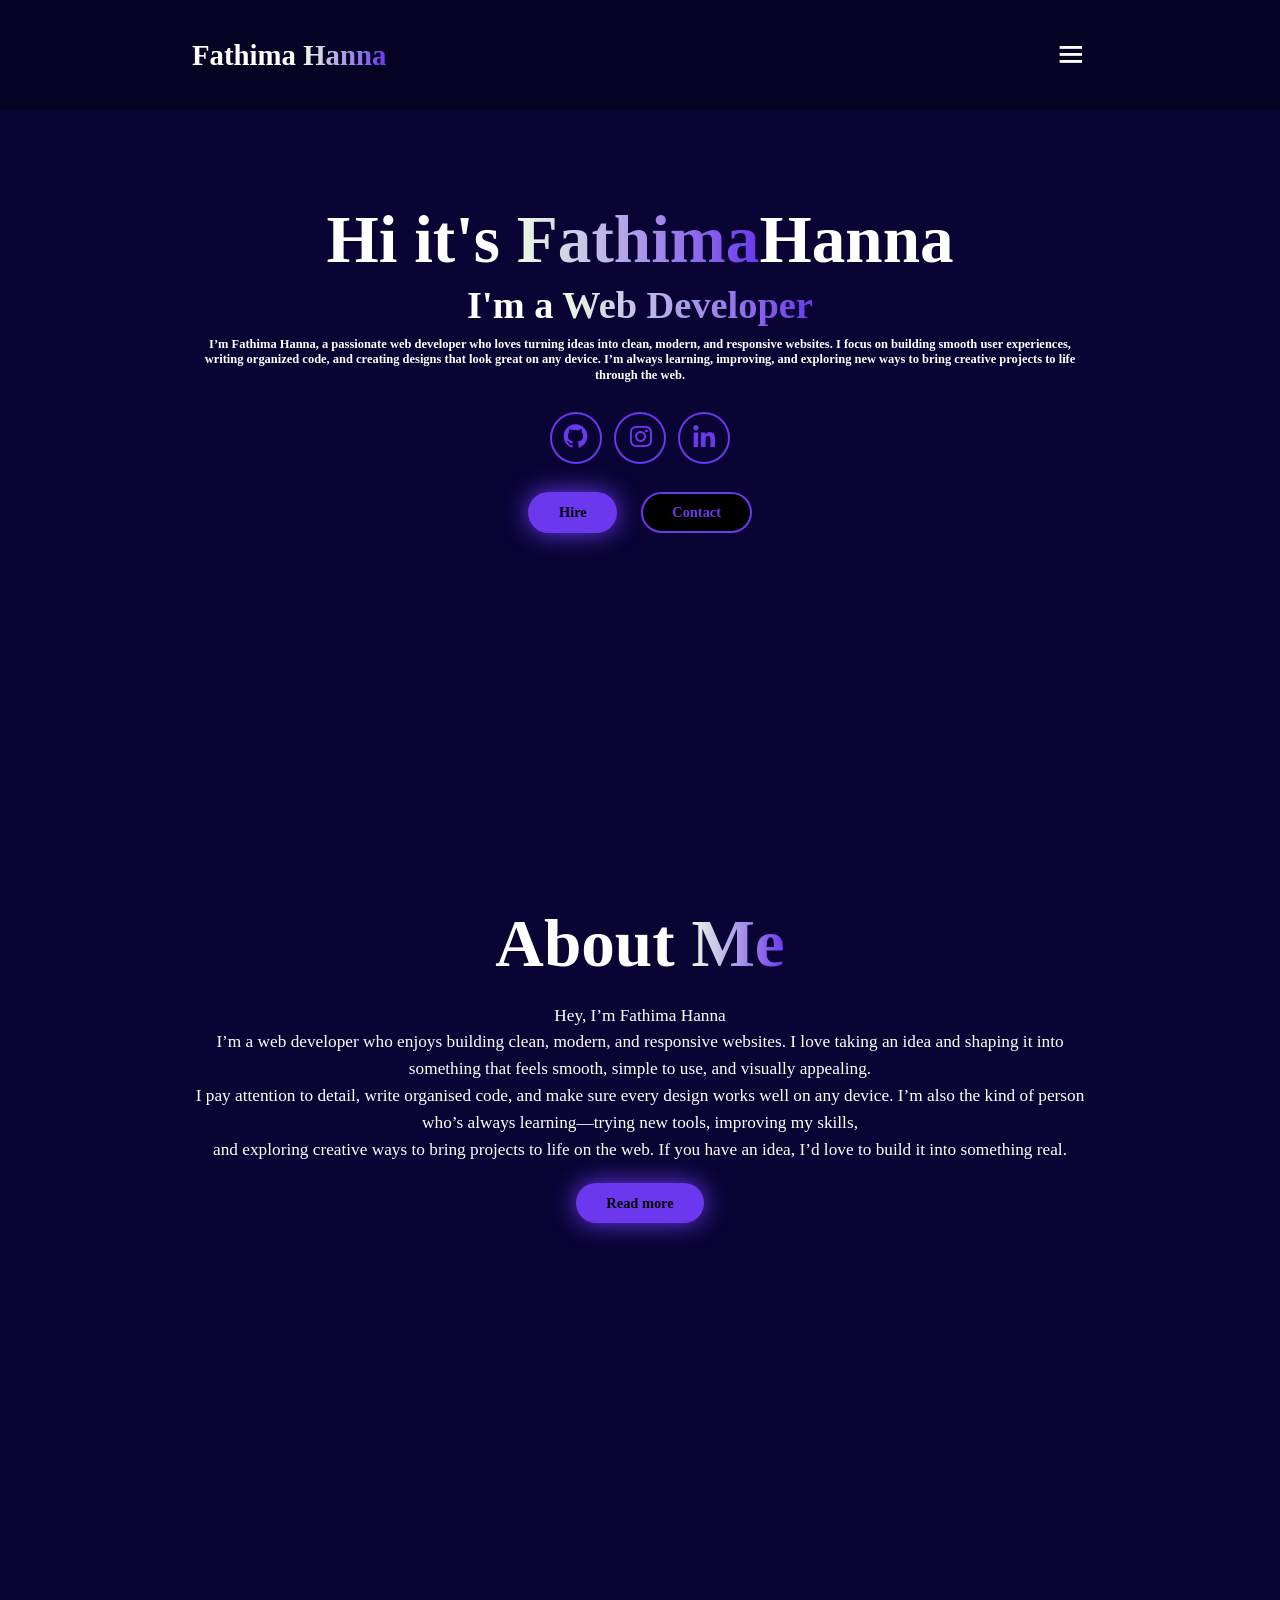
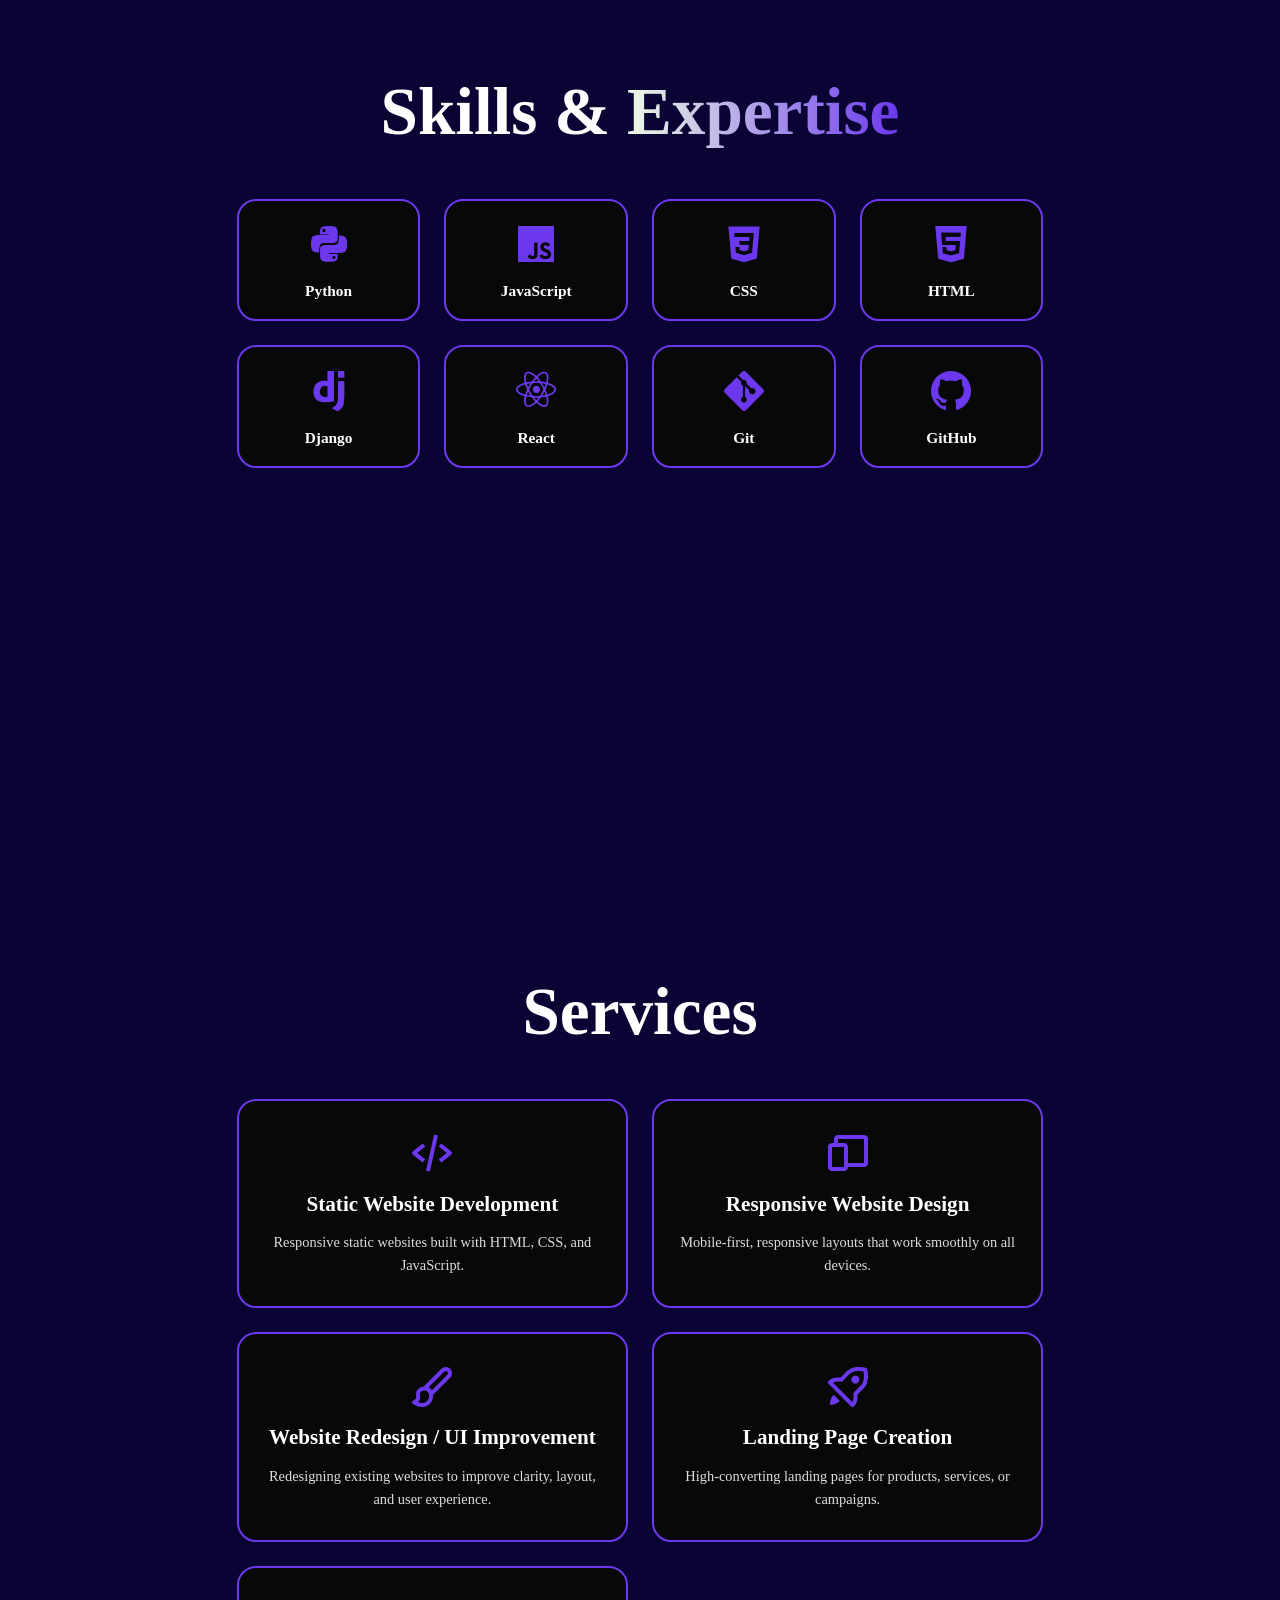
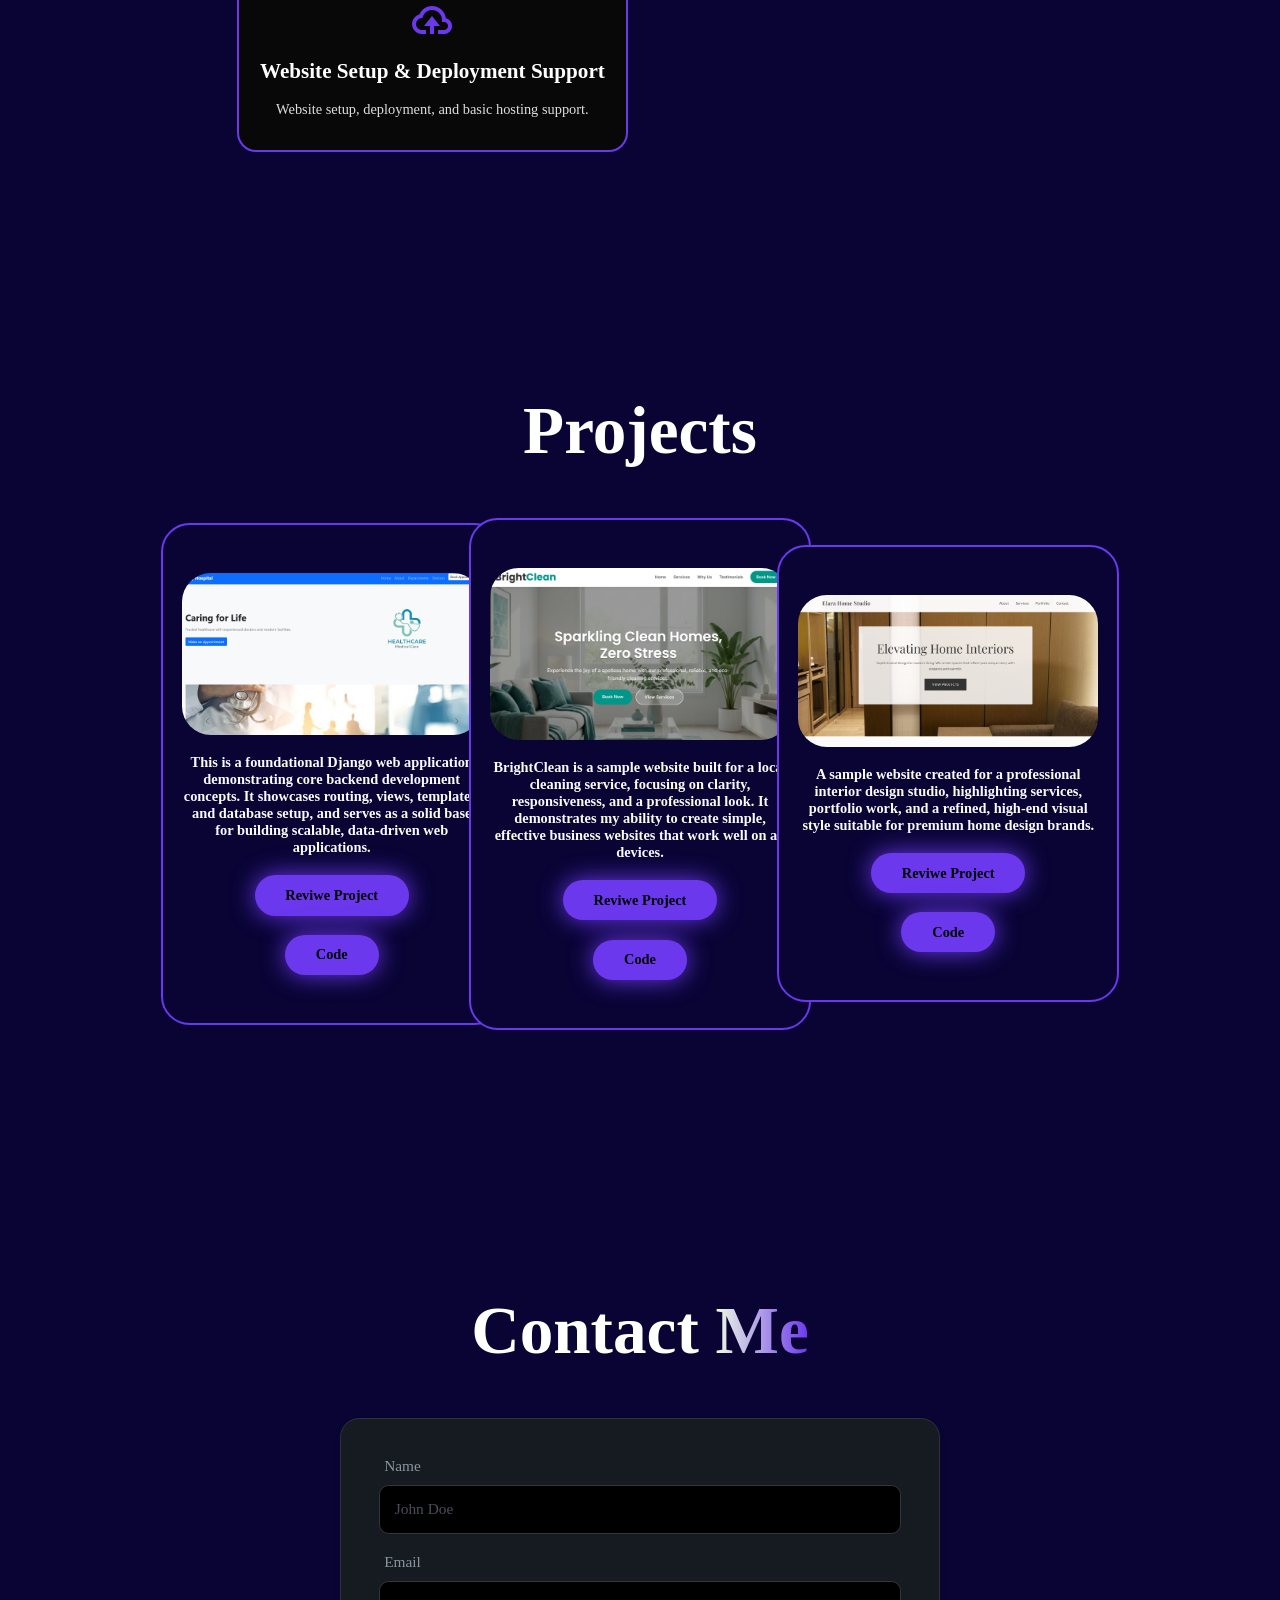
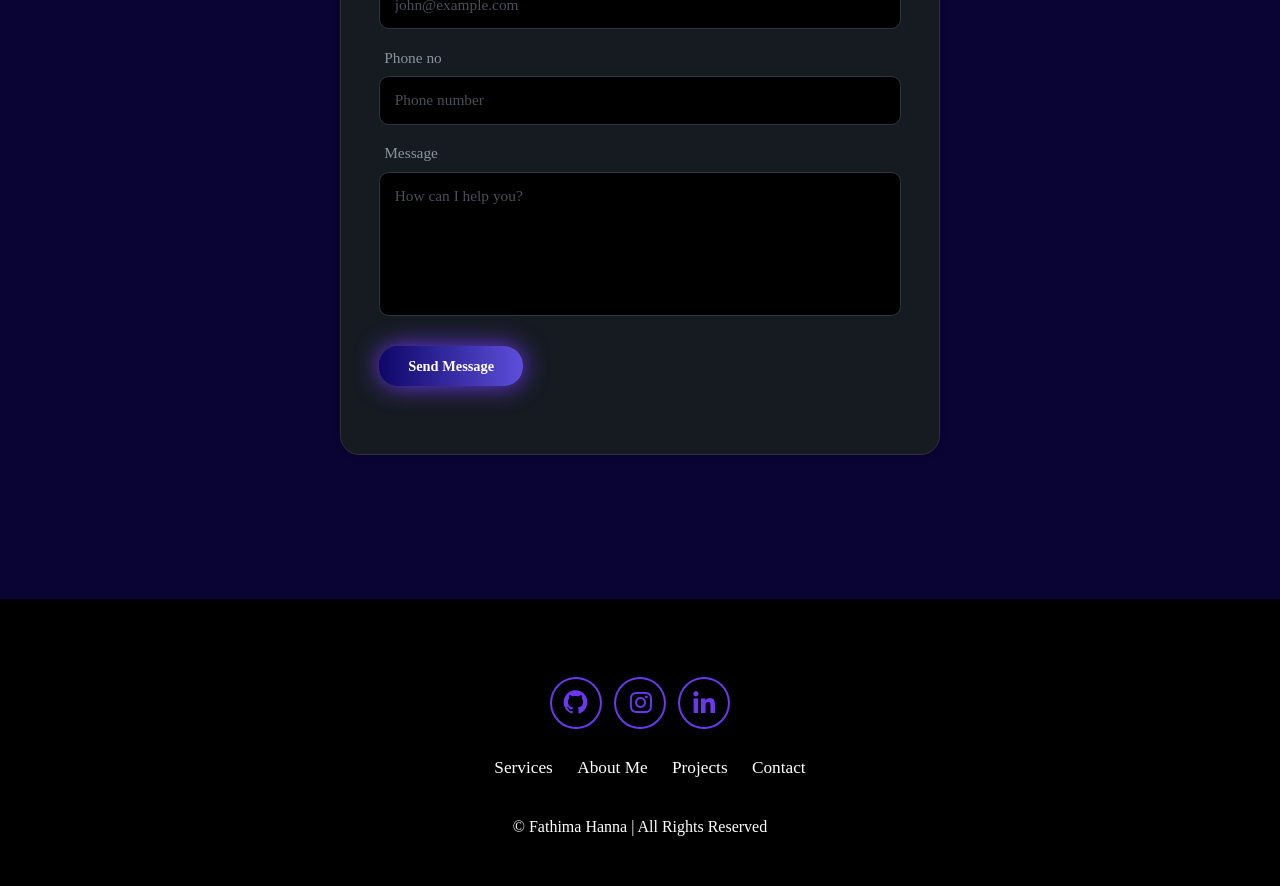
==== index.html @ f3f4e2ad "Update project link in the portfolio section" ====
<!DOCTYPE html>
<html lang="en">
<head>
    <meta charset="UTF-8">
    <meta name="viewport" content="width=device-width, initial-scale=1.0">
    <title>Fathima Hanna</title>
    <link rel="icon" type="image/x-icon" href="me2.png">
    <link rel="stylesheet" href="webstyle.css">
    <link href="https://unpkg.com/boxicons@2.1.4/css/boxicons.min.css" rel="stylesheet">

</head>
<body>
    <header class="header">
        <a href="#home" class="logo">
            Fathima <span>Hanna</span>
        </a>

        <i class="bx bx-menu" id="menu-icon"></i>

        <nav class="navbar">
            <a href="#home">Home</a>
            <a href="#abt">About</a>
            <a href="#skills">Skills</a>
            <a href="#services">Services</a>
            <a href="#projects">Projects</a>
            <a href="#contact">Contact</a>

        </nav>

        <a href="#contact" class="gradient-btn">Contact Me</a>
    </header>

    <section class="home" id="home">
        <div class="home-content">
            <h1>Hi it's <span>Fathima</span>Hanna</h1>
            <h3>I'm a <span>Web Developer</span></h3>
            <p>I’m Fathima Hanna, a passionate web developer who loves turning ideas into clean, modern, and responsive websites. I focus on building smooth user experiences, writing organized code, and creating designs that look great on any device. I’m always learning, improving, and exploring new ways to bring creative projects to life through the web.</p>

            <div class="social-icon">
                <a href="#">
                    <i class="bx bxl-github"></i>
                </a>

                <a href="https://www.instagram.com/hannah_saleem/">
                    <i class="bx bxl-instagram"></i>
                </a>

                <a href="#">
                    <i class="bx bxl-linkedin"></i>
                </a>

            </div>

            <div class="btn-grp">
                <a href="#" class="btn">Hire</a>
                <a href="#contact" class="btn">Contact</a>
            </div>
                            

        </div>




    </section>

    <section class="abt" id="abt">



        <div class="abt-me">
            <h2>About <span>Me</span></h2>
            <p>Hey, I’m Fathima Hanna <br>
I’m a web developer who enjoys building clean, modern, and responsive websites. I love taking an idea and shaping it into something that feels smooth, simple to use, and visually appealing. <br>
I pay attention to detail, write organised code, and make sure every design works well on any device. I’m also the kind of person who’s always learning—trying new tools, improving my skills, <br> and exploring creative ways to bring projects to life on the web.
If you have an idea, I’d love to build it into something real.</p>

            <a href="#" class="btn">Read more</a> 
        </div>

    </section>

    <section class="skills" id="skills">
        <h2 class="heading">Skills & <span>Expertise</span></h2>
        
        <div class="skills-container">
            <div class="skill-box">
                <i class='bx bxl-python'></i>
                <h3>Python</h3>
            </div>
            <div class="skill-box">
                <i class='bx bxl-javascript'></i>
                <h3>JavaScript</h3>
            </div>
            <div class="skill-box">
                <i class='bx bxl-css3'></i>
                <h3>CSS</h3>
            </div>
            <div class="skill-box">
                <i class='bx bxl-html5'></i>
                <h3>HTML</h3>
            </div>
            <div class="skill-box">
                <i class='bx bxl-django'></i>
                <h3>Django</h3>
            </div>
            <div class="skill-box">
                <i class='bx bxl-react'></i>
                <h3>React</h3>
            </div>
            <div class="skill-box">
                <i class='bx bxl-git'></i>
                <h3>Git</h3>
            </div>
             <div class="skill-box">
                <i class='bx bxl-github'></i>
                <h3>GitHub</h3>
            </div>
        </div>
    </section>

    <section class="services" id="services">
        <h2 class="heading">Services</h2>

        <div class="services-container">
            <div class="services-box">
                <div class="services-info">
                    <i class='bx bx-code-alt'></i>
                    <h4>Static Website Development</h4>
                    <p>Responsive static websites built with HTML, CSS, and JavaScript.</p>
                </div>
            </div>

            <div class="services-box">
                <div class="services-info">
                    <i class='bx bx-devices'></i>
                    <h4>Responsive Website Design</h4>
                    <p>Mobile-first, responsive layouts that work smoothly on all devices.</p>
                </div>
            </div>

            <div class="services-box">
                <div class="services-info">
                    <i class='bx bx-paint'></i>
                    <h4>Website Redesign / UI Improvement</h4>
                    <p>Redesigning existing websites to improve clarity, layout, and user experience.</p>
                </div>
            </div>

            <div class="services-box">
                <div class="services-info">
                    <i class='bx bx-rocket'></i>
                    <h4>Landing Page Creation</h4>
                    <p>High-converting landing pages for products, services, or campaigns.</p>
                </div>
            </div>

            <div class="services-box">
                <div class="services-info">
                    <i class='bx bx-cloud-upload'></i>
                    <h4>Website Setup & Deployment Support</h4>
                    <p>Website setup, deployment, and basic hosting support.</p>
                </div>
            </div>
        </div>
    </section>

    <section class="projects" id="projects">
        <h2 class="heading">Projects</h2>
        <div class="project-box">
            <div class="project-card">
                <img src="web2.png" alt="">
                <p>This is a foundational Django web application demonstrating core backend development concepts. It showcases routing, views, templates, and database setup, and serves as a solid base for building scalable, data-driven web applications.</p>
                <a href="https://github.com/fathimahanna-p/HospitalWeb">
                    <div class="btn">Reviwe Project</div>
                </a>
                 <a href="https://github.com/fathimahanna-p/HospitalWeb">
                    <div class="btn">Code</div>
                </a>
            </div>

            <div class="project-card">
                <img src="web.png" alt="">
                <p>BrightClean is a sample website built for a local cleaning service, focusing on clarity, responsiveness, and a professional look. It demonstrates my ability to create simple, effective business websites that work well on all devices.</p>
                <a href="https://fathimahanna-p.github.io/Bright-Clean/">
                    <div class="btn">Reviwe Project</div>
                </a>
                <a href="https://github.com/fathimahanna-p/Bright-Clean">
                    <div class="btn">Code</div>
                </a>
            </div>

            <div class="project-card">
                <img src="web3.png" alt="">
                <p>A sample website created for a professional interior design studio, highlighting services, portfolio work, and a refined, high-end visual style suitable for premium home design brands.</p>
                <a href="elarahome.netlify.app">
                    <div class="btn">Reviwe Project</div>
                </a>
                 <a href="https://github.com/fathimahanna-p/HomeDesigner">
                    <div class="btn">Code</div>
                </a>
                
            </div>
            
        </div>
    </section>

    <section class="contact" id="contact">
        <h4 class="heading">Contact <span> Me</span></h4>

        <form action="https://formspree.io/f/xvzbrobw" method="POST" id="contact-form">
            <div class="input-group">
                <label for="name">Name</label>
                <div class="input-box">
                    <input type="text" name="name" id="name" placeholder="John Doe" required>
                </div>
            </div>

            <div class="input-group">
                <label for="email">Email</label>
                <div class="input-box">
                    <input type="email" name="email" id="email" placeholder="john@example.com" required>
                </div>
            </div>

            <div class="input-group">
                <label for="number">Phone no</label>
                <div class="input-box">
                    <input type="tel" name="phone" placeholder="Phone number" inputmode="numeric">
                </div>
            </div>

            <div class="input-group">
                <label for="message">Message</label>
                <div class="input-box textarea-box">
                    <textarea name="message" id="message" placeholder="How can I help you?" cols="30" rows="10" required></textarea>
                </div>
            </div>

            <input type="submit" value="Send Message" class="btn">
            <p id="form-status"></p>
        </form>
    </section>

    <footer class="footer">
            <div class="social-icon">
                <a href="#">
                    <i class="bx bxl-github"></i>
                </a>

                <a href="https://www.instagram.com/hannah_saleem/">
                    <i class="bx bxl-instagram"></i>
                </a>

                <a href="#">
                    <i class="bx bxl-linkedin"></i>
                </a>

            </div>

            <ul class="list">

                <li>
                    <a href="#services">Services</a>
                </li>

                <li>
                    <a href="#abt">About Me</a>
                </li>

                <li>
                    <a href="#projects">Projects</a>
                </li>

                <li>
                    <a href="#contact">Contact</a>
                </li>
            </ul>

             <p class="copyright">
                © Fathima Hanna | All Rights Reserved
            </p>
    </footer>





    <script src="web.js"></script>
</body>
</html>
---- webstyle.css ----
* {
    margin: 0;
    padding: 0;
    text-decoration: none;
    box-sizing: border-box;
    scroll-behavior: smooth;
    font-family: "Poppins";
}

:root {
    --bg-color: #080808;
    --second-bg-color: #101010;
    --text-color: white;
    --main-color: #090434;
}

html {
    font-size: 60%;
    overflow-x: hidden;
}

body {
    background: var(--main-color);
    color: var(--text-color);
}

.header {
    position: fixed;
    width: 100%;
    top: 0;
    left: 0;
    padding: 4rem 15%;
    background: rgba(0, 0, 0, 0.3);
    backdrop-filter: blur(10px);
    display: flex;
    justify-content: space-between;
    align-items: center;
    z-index: 1000;
}

#menu-icon {
    font-size: 3.5rem;
    color: var(--main-color);
    display: none;
}

.logo {
    font-size: 3rem;
    color: var(--text-color);
    font-weight: 800;
    cursor: pointer;
    transition: 0.3s ease-in-out;
}

.logo:hover {
    transform: scale(1.1);
}

span {
    background: linear-gradient(270deg,
            #6b38ed,
            rgb(238, 251, 228));

    background-clip: text;
    color: transparent;
}

.navbar a {
    font-size: 1.8rem;
    color: var(--text-color);
    margin-left: 4rem;
    font-weight: 500;
    transition: 0.3s ease-in-out;
    border-bottom: 3px solid transparent;
}

.navbar a:hover {
    color: #6b38ed;
    border-bottom: 3px solid #6b38ed;
}

.gradient-btn {
    font-size: 1.8rem;
    padding: 1rem 2rem;
    border-radius: 3rem;
    background: linear-gradient(270deg,
            #5d4fdb,
            #0f0668);
    letter-spacing: 1px;
    cursor: pointer;
    transition: 0.3s ease-in-out;
    color: white;
    border: none;
    text-wrap: nowrap;
}

.gradient-btn:hover {
    transform: scale(1, 0.8);
}

section {
    min-height: 100vh;
    padding: 10rem 15%;
}

.home {
    display: flex;
    align-items: center;
    justify-content: center;
    gap: 15rem;
}

.home-content {
    display: flex;
    flex-direction: column;
    align-items: flex-start;
    text-align: center;
}

.home-content h1 {
    font-size: 7rem;
    font-weight: 700;
    margin-top: 1.5rem;
    line-height: 1;

}

.home-content h3 {
    margin: 1rem 0;
    font-size: 4rem;
}

.home-content p {
    font-size: 1.3rem;
    font-weight: 800;
    line-height: 1.6rem;
}

.home-img img {
    width: 32vw;
    height: 35vw;
    border-radius: 50%;
    box-shadow: 0 0 25px #6b38ed;
    transition: 0.4s ease-in-out;
    margin-top: 10%;
}

.home-img img:hover {
    box-shadow: 0 0 25px #6b38ed,
        0 0 50px #6b38ed,
        0 0 100px #6b38ed;
}

.social-icon a {
    display: inline-flex;
    justify-content: center;
    align-items: center;
    font-size: 3rem;
    padding: 1rem;
    background: transparent;
    border: 2px solid #6b38ed;
    border-radius: 50%;
    color: #6b38ed;
    margin: 3rem 0.5rem;
    transition: 0.3s ease-in-out;
}

.social-icon a:hover {
    color: var(--text-color);
    background: #6b38ed;
    transform: scale(1.2) translateY(-5px);
    box-shadow: 0 0 25px #6b38ed;
}

.btn-grp {
    display: flex;
    gap: 2.5rem;
}

.btn {
    display: inline-block;
    padding: 1rem 3rem;
    background-color: #6b38ed;
    box-shadow: 0 0 25px #6b38ed;
    border-radius: 3rem;
    font-size: 1.5rem;
    color: black;
    border: 2px solid transparent;
    font-weight: 600;
    transition: 0.4s ease-in-out;
}

.btn:hover {
    transform: scale(1.07);
    box-shadow: 0 0 25px #6b38ed,
        0 0 50px #6b38ed,
        0 0 100px #6b38ed;
}

.btn-grp a:nth-of-type(2) {
    background-color: black;
    color: #6b38ed;
    border: 2px solid #6b38ed;
    box-shadow: 0 0 25px transparent;
}

.btn-grp a:nth-of-type(2):hover {
    box-shadow: 0 0 25px #6b38ed;
    background-color: #6b38ed;
    color: black;
}

.abt {
    display: flex;
    justify-content: center;
    align-items: center;
    gap: 10rem;
    background-color: var(--main-color);
}

.abt-img img {
    height: 35vw;
    width: 32vw;
    border-radius: 50%;
    box-shadow: 0 0 25px #6b38ed;
    transition: 0.4s ease-in-out;
}

.abt-img img:hover {
    box-shadow: 0 0 25px #6b38ed,
        0 0 50px #6b38ed,
        0 0 100px #6b38ed;
}

.abt-me h2 {
    font-size: 7rem;
    text-align: left;
}

.abt-me p {
    font-size: 1.8rem;
    line-height: 2.8rem;
    margin: 2rem 0;
}

.abt-me btn {
    margin: 3rem 0;
}

::-webkit-scrollbar {
    width: 5px;
}

::-webkit-scrollbar-thumb {
    background-color: #6b38ed;
}

::-webkit-scrollbar-track {
    background-color: aliceblue;

}

.heading {
    text-align: center;
    font-size: 7rem;
    margin: 5rem;
}

.services {
    background-color: var(--main-color);
    color: black;
}

.services h2 {
    color: var(--text-color);
}

.services-container {
    display: grid;
    grid-template-columns: repeat(auto-fit, minmax(280px, 1fr));
    gap: 2.5rem;
    justify-content: center;
    padding: 0 5%;
}

.services-box {
    background: #080808;
    border: 2px solid #6b38ed;
    border-radius: 2rem;
    padding: 3rem 2rem;
    display: flex;
    flex-direction: column;
    align-items: center;
    justify-content: center;
    transition: 0.4s ease-in-out;
    cursor: default;
}

.services-box:hover {
    background: #0f0668;
    transform: scale(1.05);
    box-shadow: 0 0 25px #6b38ed;
}

.services-info {
    display: flex;
    flex-direction: column;
    text-align: center;
    justify-content: center;
    align-items: center;
    gap: 1.5rem;
}

.services-info i {
    font-size: 5rem;
    color: #6b38ed;
    transition: 0.4s ease-in-out;
}

.services-box:hover .services-info i {
    color: white;
}

.services-box h4 {
    font-size: 2.2rem;
    font-weight: 600;
    color: white;
}

.services-box p {
    font-size: 1.5rem;
    color: #ddd;
    line-height: 1.6;
}

.project-box {
    display: grid;
    grid-template-columns: repeat(auto-fit, minmax(200px, 1fr));
    place-items: center;
    gap: 3rem;
    row-gap: 5rem;
}

.project-card {
    display: flex;
    flex-direction: column;
    align-items: center;
    justify-content: center;
    text-align: center;
    background-color: var(--main-color);
    border: 2px solid #6b38ed;
    border-radius: 3rem;
    gap: 2rem;
    padding: 5rem 2rem;
    overflow: hidden;
    cursor: pointer;
    color: #fafafa;
    font-size: 1.5rem;
    font-weight: bold;
    transition: 0.4s ease-in-out;
}

.project-card:hover {
    background-color: #0f0668;
    border: 0 0 25px #1e075b;
    box-shadow: 0 0 25px #6b38ed,
        0 0 25px #6b38ed;
    color: #f3f0fc;
    transform: scale(1.1);
}

.project-card img {
    max-width: 300px;
    border-radius: 3rem;
}

.contact h2 {
    margin-bottom: 3rem;
    color: var(--text-color);
}

/* New Form Style */
.contact form {
    display: flex;
    flex-direction: column;
    align-items: flex-start;
    /* Align content to start */
    justify-content: center;
    gap: 2rem;
    margin: 5rem auto;
    max-width: 600px;
    width: 100%;
    background-color: #161b22;
    /* Dark card background */
    padding: 4rem;
    border-radius: 2rem;
    box-shadow: 0 4px 6px rgba(0, 0, 0, 0.1);
    border: 1px solid #2c3238;
}

.contact .input-group {
    width: 100%;
    display: flex;
    flex-direction: column;
    gap: 1rem;
}

.contact label {
    font-size: 1.6rem;
    color: #8b949e;
    font-weight: 500;
    margin-left: 0.5rem;
}

.contact .input-box {
    width: 100%;
}

.contact form input[type="text"],
.contact form input[type="email"],
.contact form input[type="tel"],
.contact form textarea {
    width: 100%;
    padding: 1.5rem;
    font-size: 1.6rem;
    color: #c9d1d9;
    background-color: #000000;
    /* Very dark input bg */
    border-radius: 1rem;
    border: 1px solid #30363d;
    outline: none;
    resize: none;
    transition: 0.3s ease-in-out;
    font-family: inherit;
}

.contact form textarea {
    height: 15rem;
}

.contact form input:focus,
.contact form textarea:focus {
    border-color: #58a6ff;
    box-shadow: 0 0 0 3px rgba(88, 166, 255, 0.3);
}

.contact form .btn {
    align-self: flex-start;
    /* Align button to start */
    margin-top: 1rem;
    background: linear-gradient(90deg, #0f0668, #5d4fdb);
    /* Orange gradient */
    color: white;
    border: none;
    padding: 1.2rem 3rem;
    border-radius: 2rem;
    cursor: pointer;
    font-weight: 600;
    transition: transform 0.2s;
    box-shadow: 0 4px 15px #6b38ed(255, 126, 95, 0.6);
}

.contact form .btn:hover {
    transform: scale(1.02);
    box-shadow: 0 0 25px #6b38ed(255, 126, 95, 0.6);
}

.contact form input::placeholder,
.contact form textarea::placeholder {
    color: #484f58;
}

.footer {
    background-color: #000000;
    padding: 50px 0;
}

.footer .social-icon {
    text-align: center;
}

.footer ul {
    text-align: center;
    font-size: 1.8rem;
}

.footer ul li {
    display: inline-block;
    margin-left: 20px;
}

.footer ul li a {
    color: white;
    border-bottom: 3px solid transparent;
    transition: 0.4s ease-in-out;
}

.footer ul li a:hover {
    border-bottom: 3px solid #6b38ed;
}

.footer .copyright {
    text-align: center;
    margin-top: 40px;
    font-size: 16px;
}

input[type=number]::-webkit-inner-spin-button,
input[type=number]::-webkit-outer-spin-button {
    -webkit-appearance: none;
    margin: 0;
}


@media(max-width:1285px) {
    #menu-icon {
        display: block;
        font-size: 3.5rem;
        color: white;
        cursor: pointer;
    }

    .navbar {
        position: absolute;
        top: 100%;
        right: 0;
        width: 50%;
        padding: 1rem 3rem;
        background: rgba(0, 0, 0, 0.8);
        border-bottom-left-radius: 2rem;
        border-left: 2px solid #6b38ed;
        border-top: 2px solid #6b38ed;
        display: none;
    }

    .navbar a {
        display: block;
        font-size: 2rem;
        margin: 3rem 0;
        color: var(--text-color);
    }

    .navbar.active {
        display: block;
    }

    .gradient-btn {
        display: none;
    }

    .home {
        flex-direction: column-reverse;
        margin: 5rem 0;
        gap: 5rem;
    }

    .home-content {
        align-items: center;
        text-align: center;
    }

    .home-img img {
        width: 56vw;
        height: 55vw;
    }

    .abt {
        flex-direction: column-reverse;
        text-align: center;
    }

    .abt h2 {
        text-align: center;
        margin: 2rem 0;
    }

    abt img {
        width: 56vw;
        height: 55vw;
    }


    .contact form {
        flex-direction: column;
    }

}

#form-status {
    width: 100%;
    margin-top: 1rem;
    font-size: 1.6rem;
    text-align: center;
    font-weight: 500;
}

.skills h2 {
    margin-bottom: 5rem;
}

.skills-container {
    display: grid;
    grid-template-columns: repeat(auto-fit, minmax(150px, 1fr));
    gap: 2.5rem;
    justify-content: center;
    padding: 0 5%;
}

.skill-box {
    background: #080808;
    border: 2px solid #6b38ed;
    border-radius: 2rem;
    padding: 2rem;
    display: flex;
    flex-direction: column;
    align-items: center;
    justify-content: center;
    gap: 1.5rem;
    transition: 0.4s ease-in-out;
    cursor: default;
}

.skill-box:hover {
    background: #0f0668;
    transform: scale(1.05);
    box-shadow: 0 0 25px #6b38ed;
}

.skill-box i {
    font-size: 5rem;
    color: #6b38ed;
}

.skill-box:hover i {
    color: white;
}

.skill-box h3 {
    font-size: 1.6rem;
    font-weight: 600;
}

/* Fix spacing between Home and About */
.home {
    min-height: auto;
    padding-top: 15rem;
    padding-bottom: 5rem;
}

.abt {
    padding-top: 5rem;
}
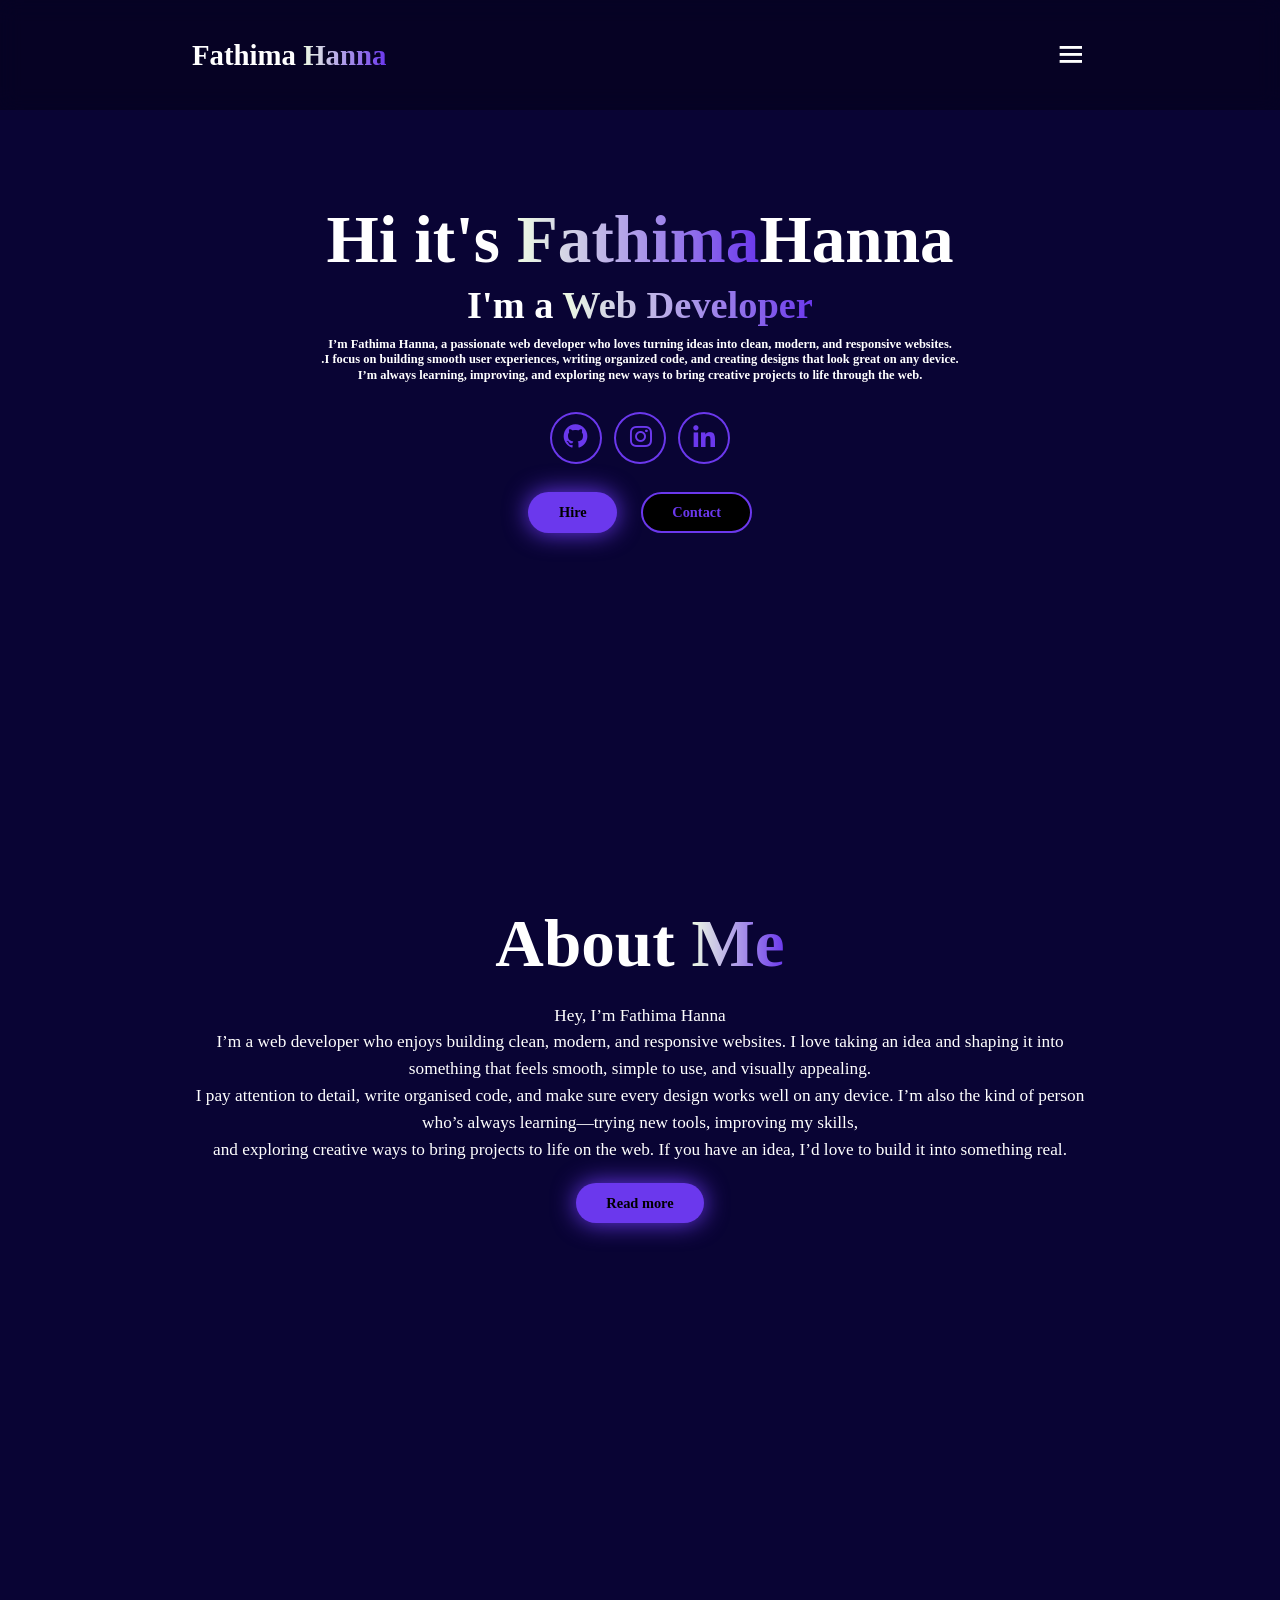
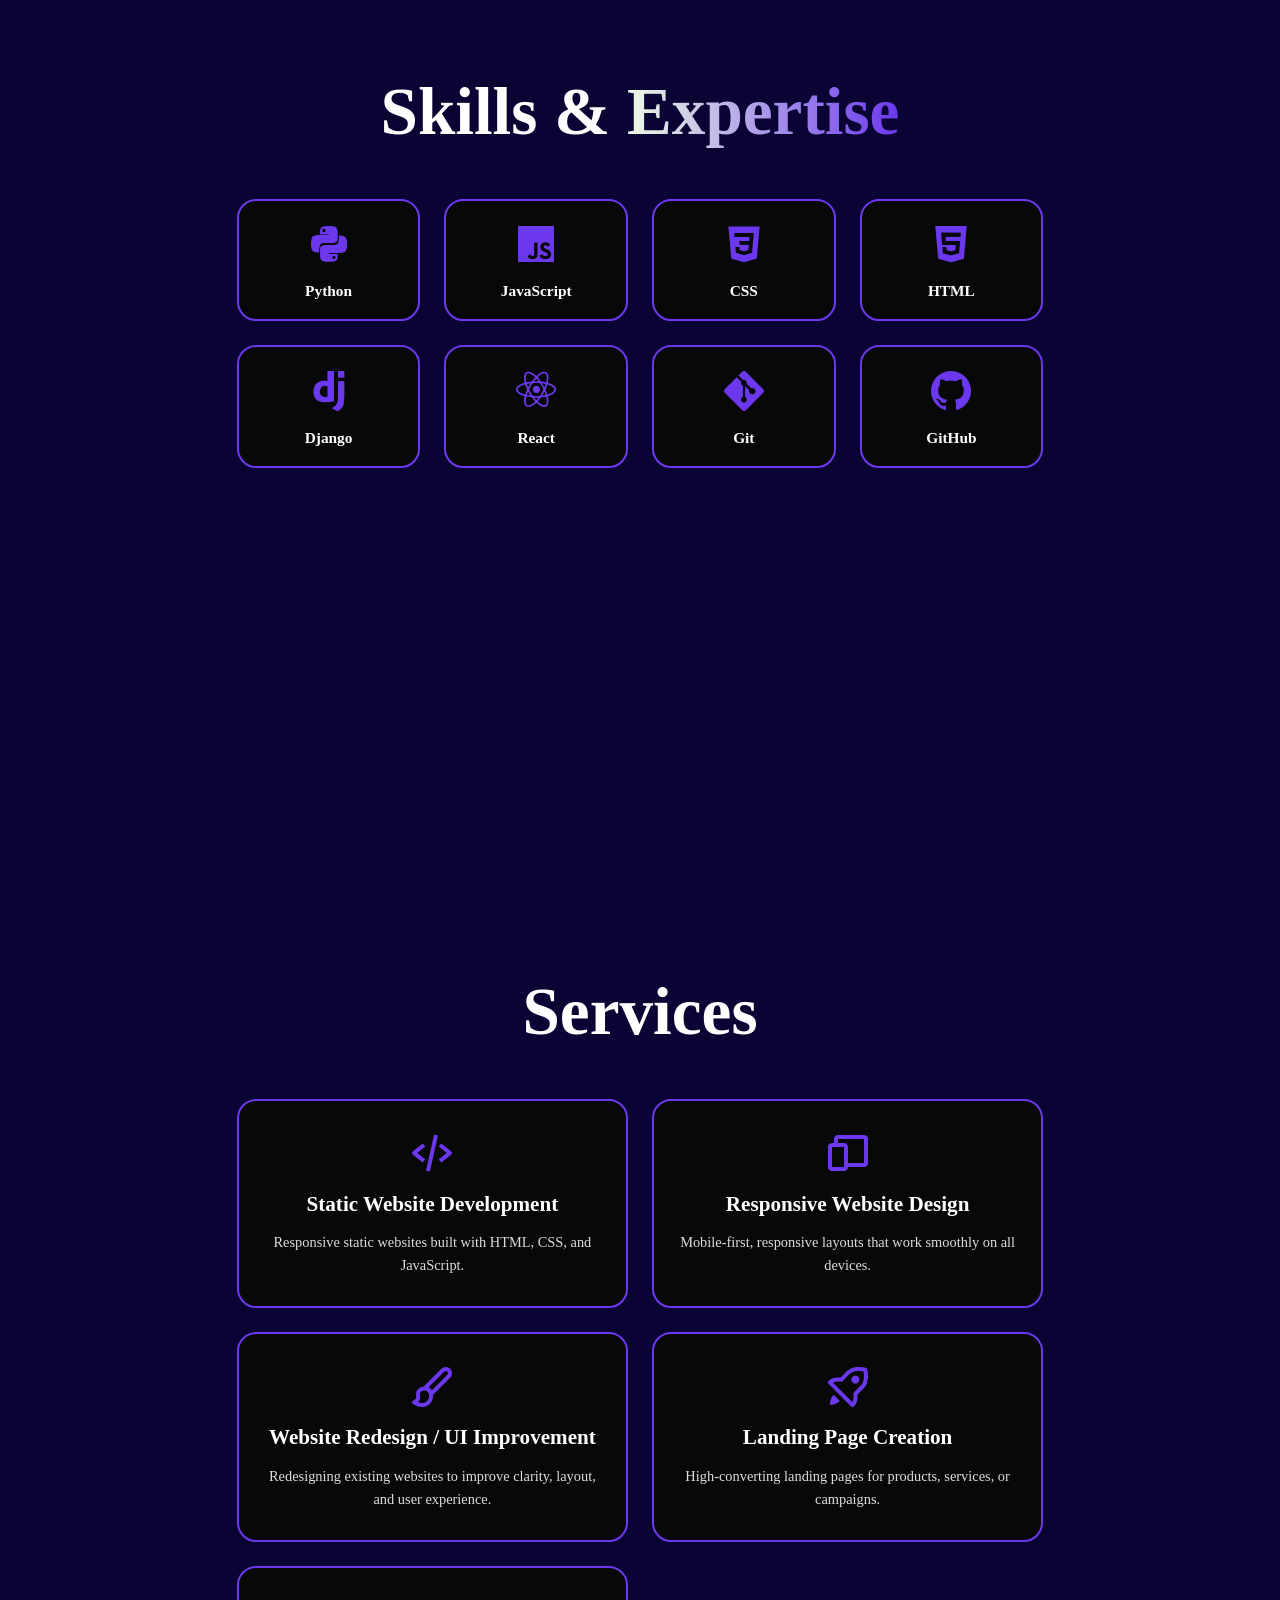
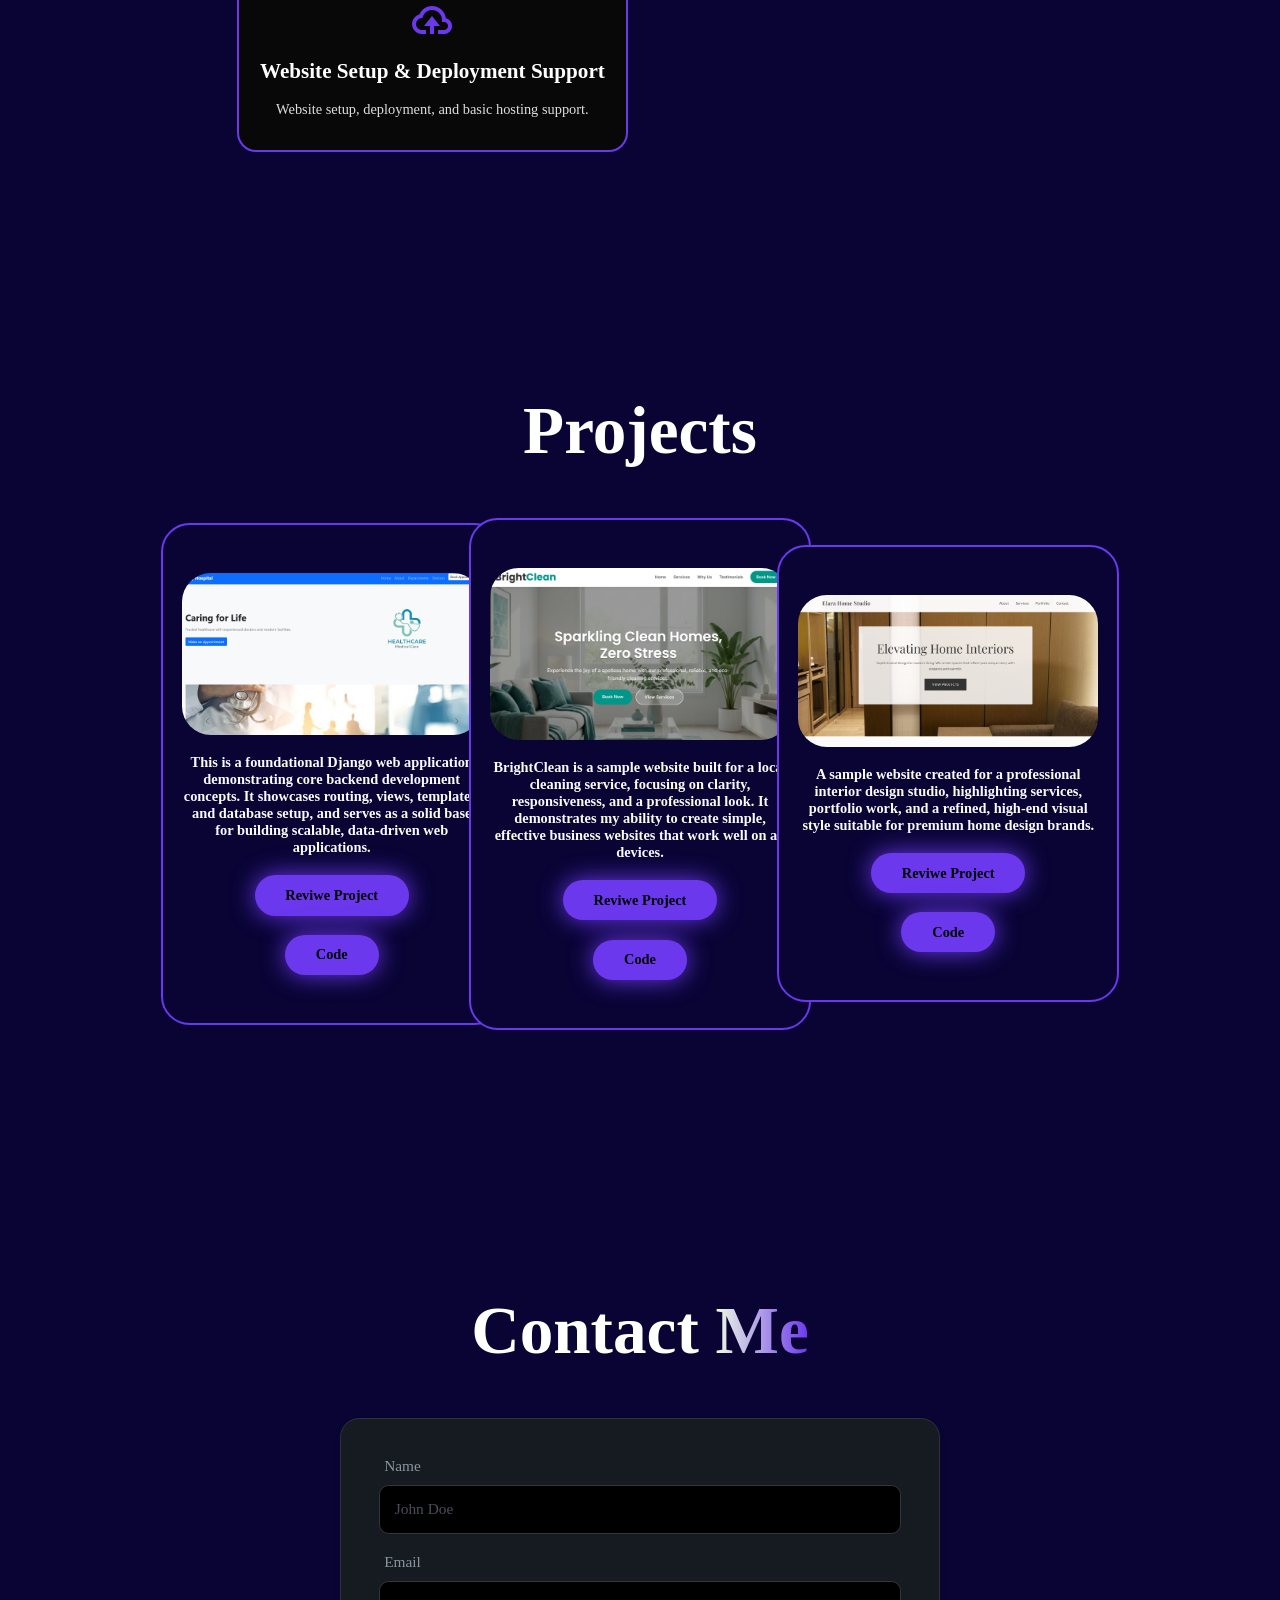
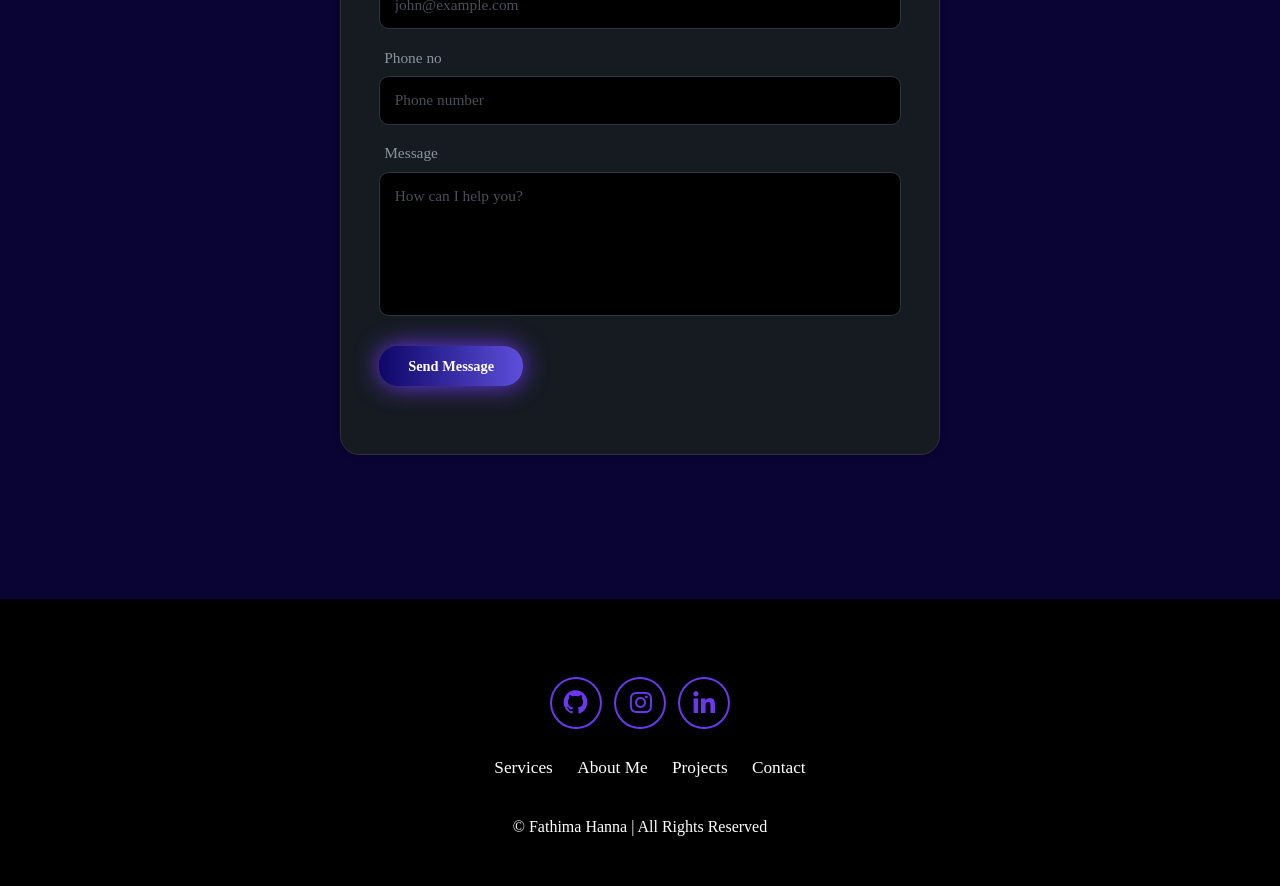
==== commit affc7628: "Update introduction paragraph for improved readability" ====
--- a/index.html
+++ b/index.html
@@ -34,7 +34,7 @@
         <div class="home-content">
             <h1>Hi it's <span>Fathima</span>Hanna</h1>
             <h3>I'm a <span>Web Developer</span></h3>
-            <p>I’m Fathima Hanna, a passionate web developer who loves turning ideas into clean, modern, and responsive websites. I focus on building smooth user experiences, writing organized code, and creating designs that look great on any device. I’m always learning, improving, and exploring new ways to bring creative projects to life through the web.</p>
+            <p>I’m Fathima Hanna, a passionate web developer who loves turning ideas into clean, modern, and responsive websites.<br>.I focus on building smooth user experiences, writing organized code, and creating designs that look great on any device.<br> I’m always learning, improving, and exploring new ways to bring creative projects to life through the web.</p>
 
             <div class="social-icon">
                 <a href="#">
@@ -193,7 +193,7 @@
             <div class="project-card">
                 <img src="web3.png" alt="">
                 <p>A sample website created for a professional interior design studio, highlighting services, portfolio work, and a refined, high-end visual style suitable for premium home design brands.</p>
-                <a href="elarahome.netlify.app">
+                <a href="https://elarahome.netlify.app/">
                     <div class="btn">Reviwe Project</div>
                 </a>
                  <a href="https://github.com/fathimahanna-p/HomeDesigner">
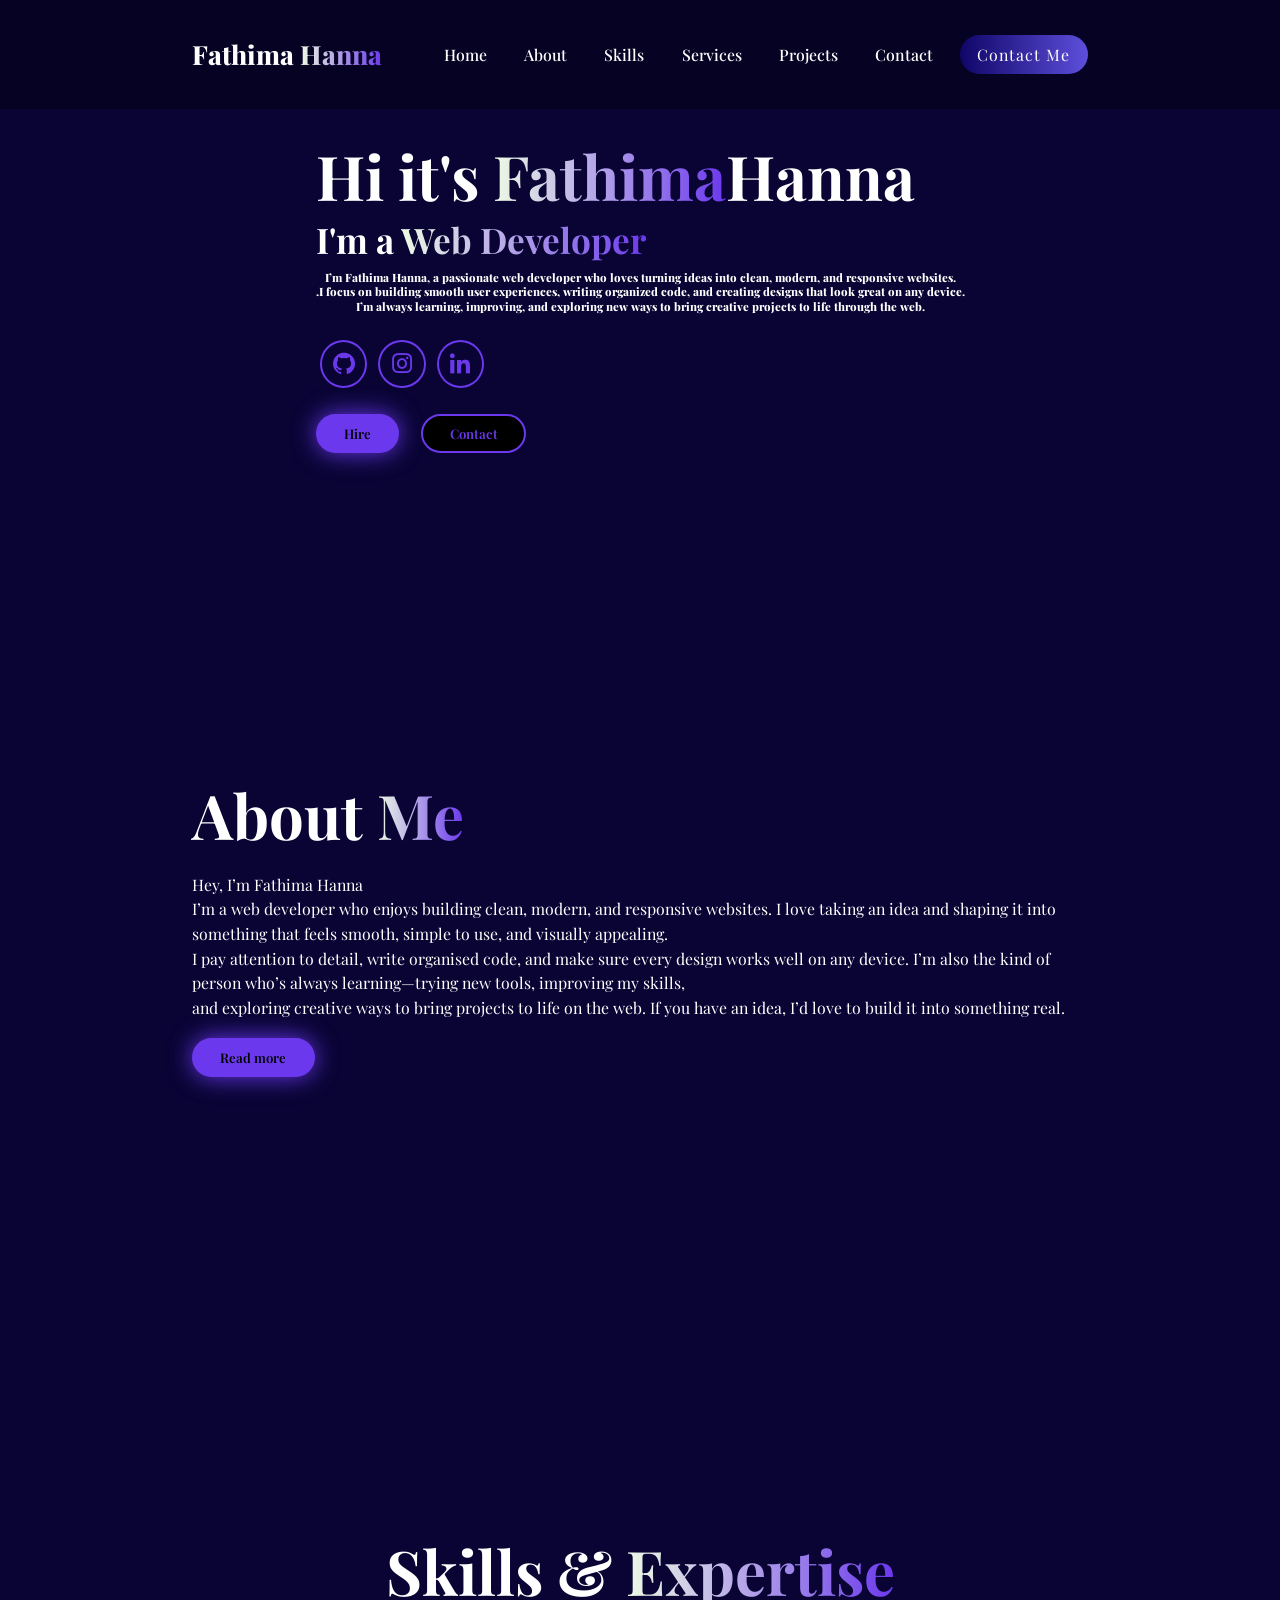
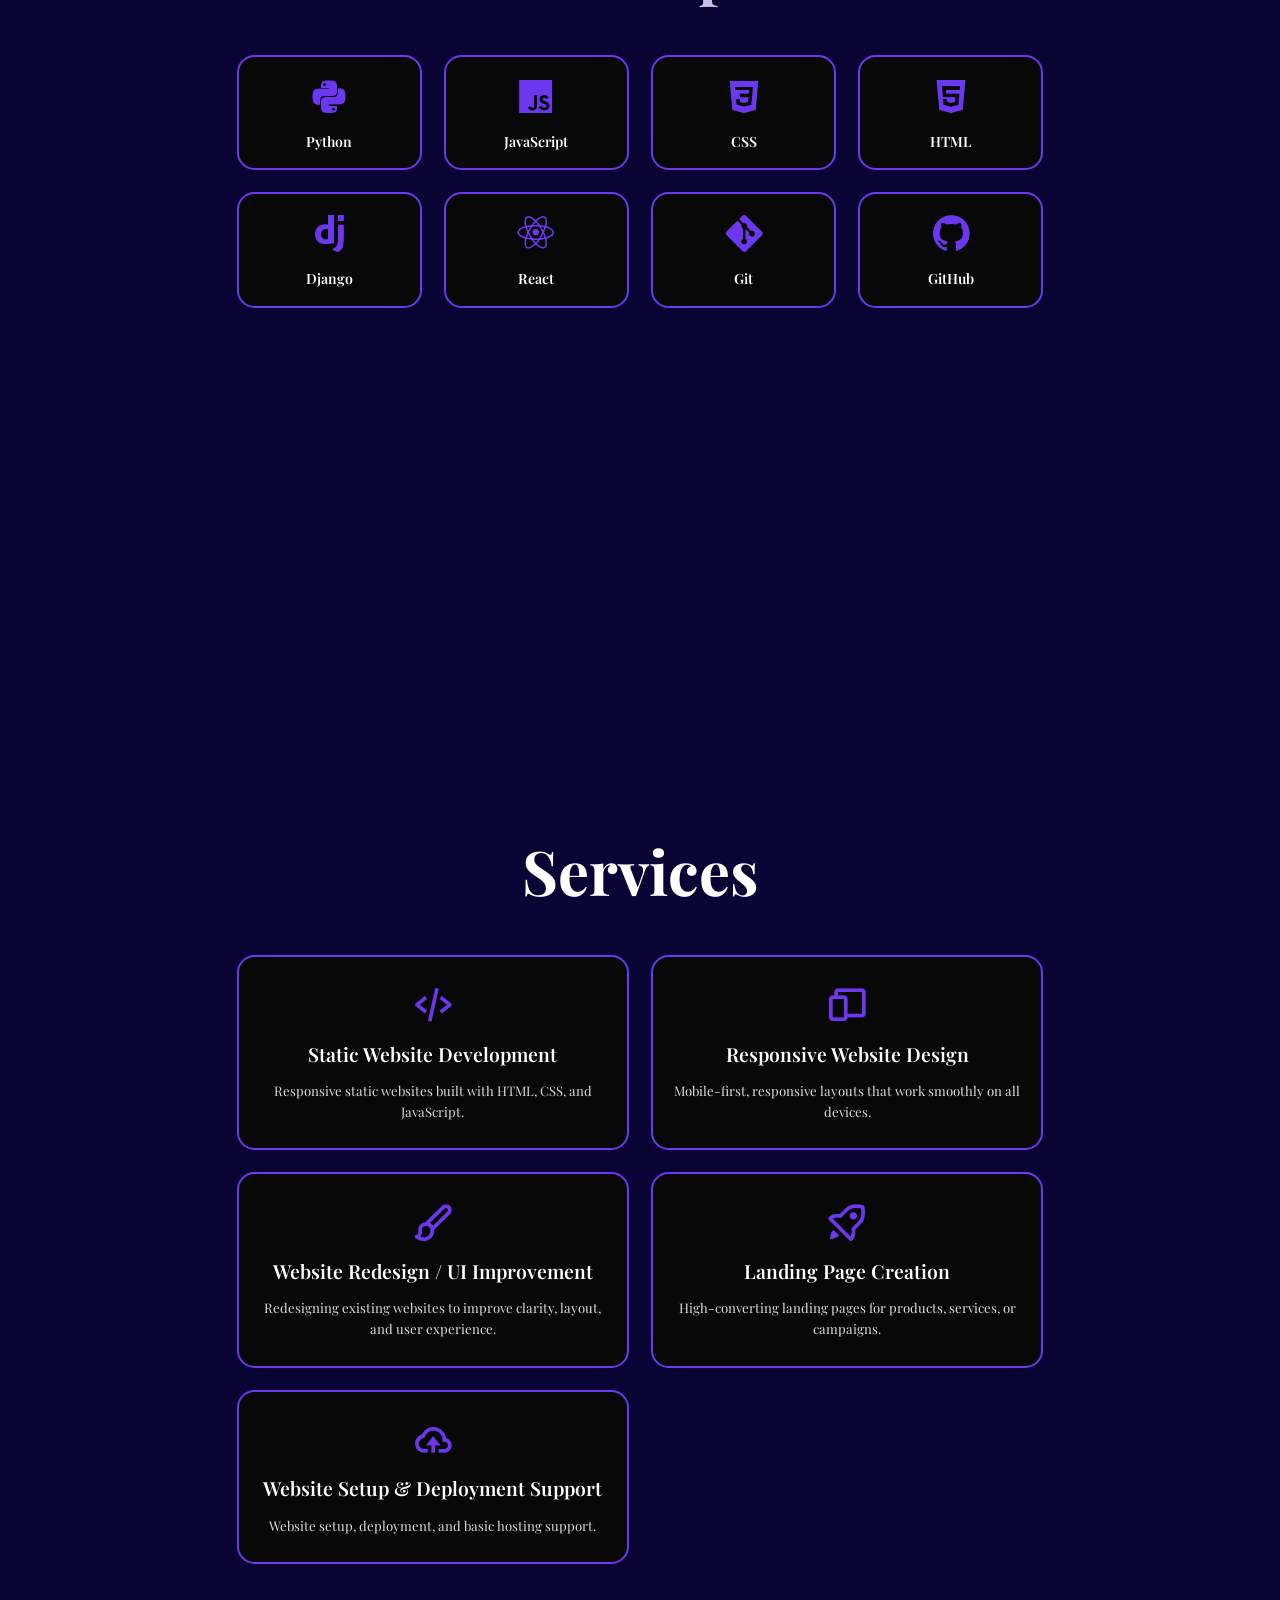
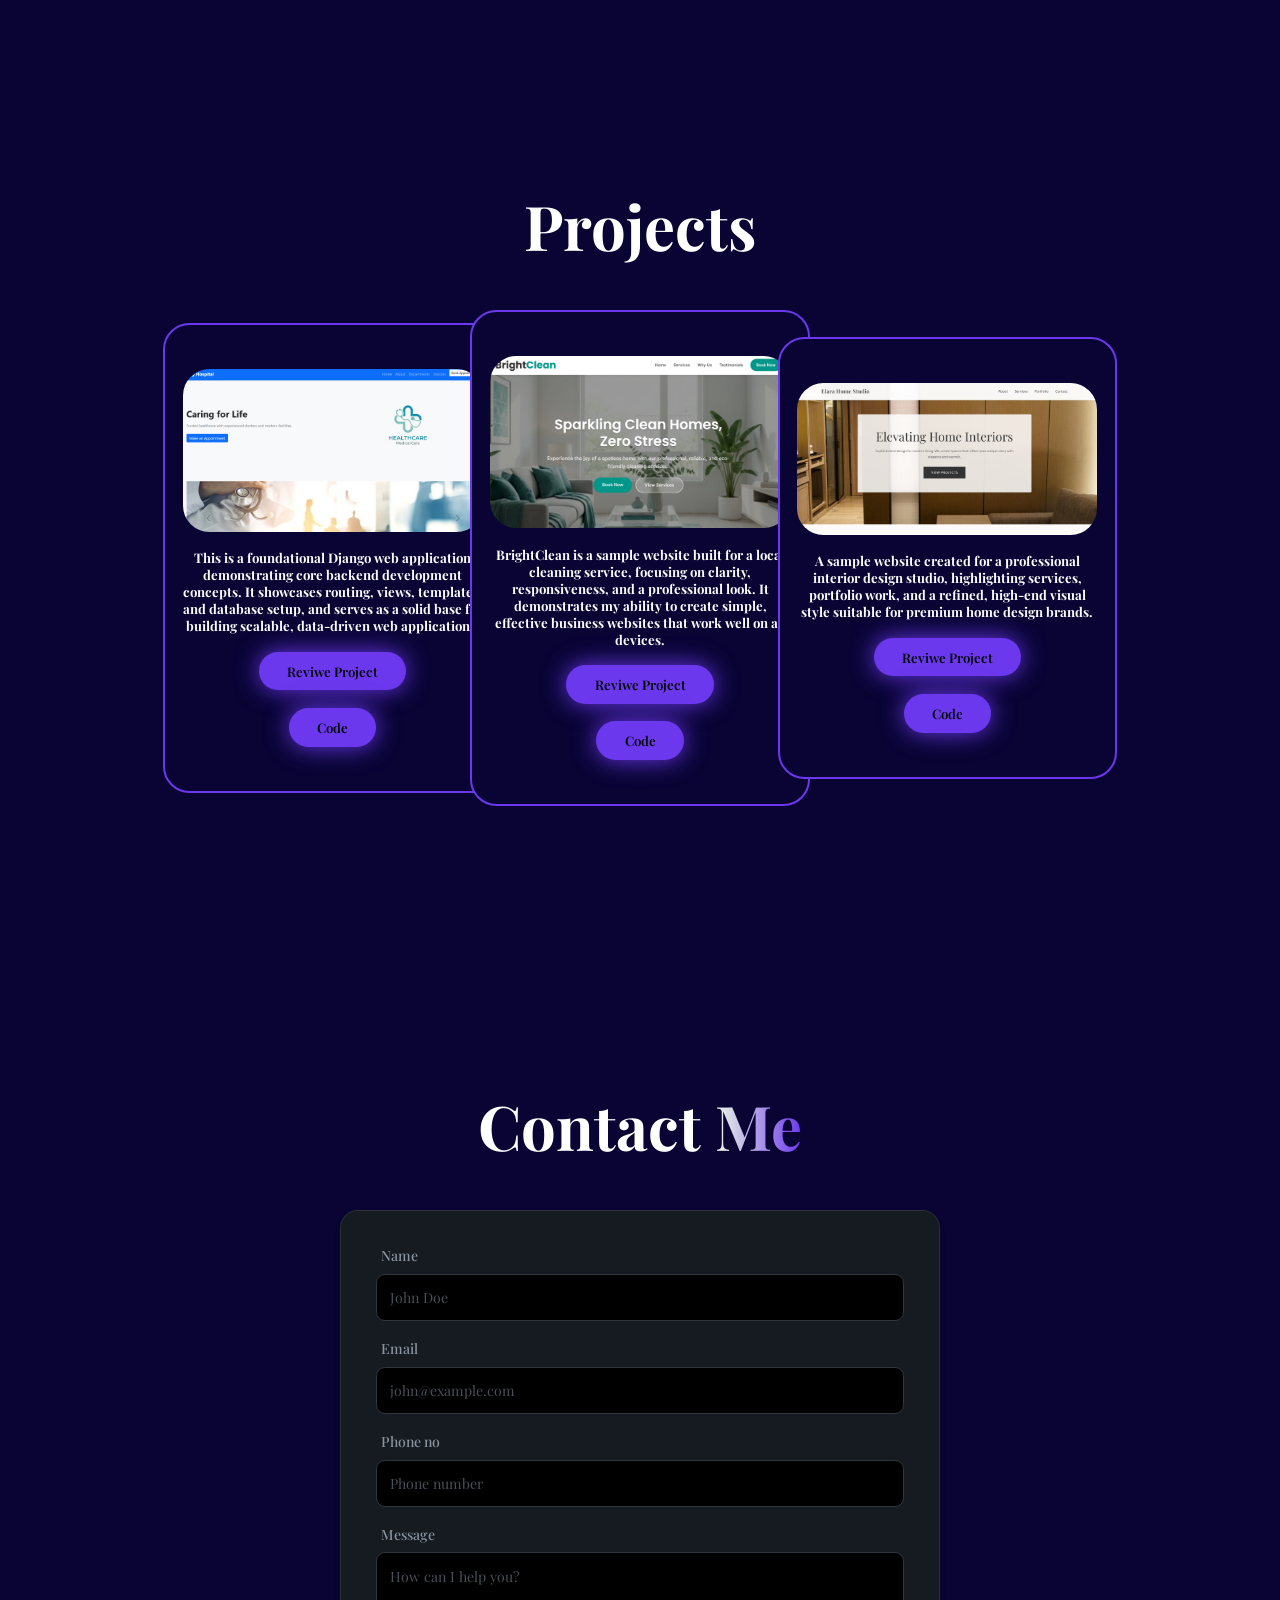
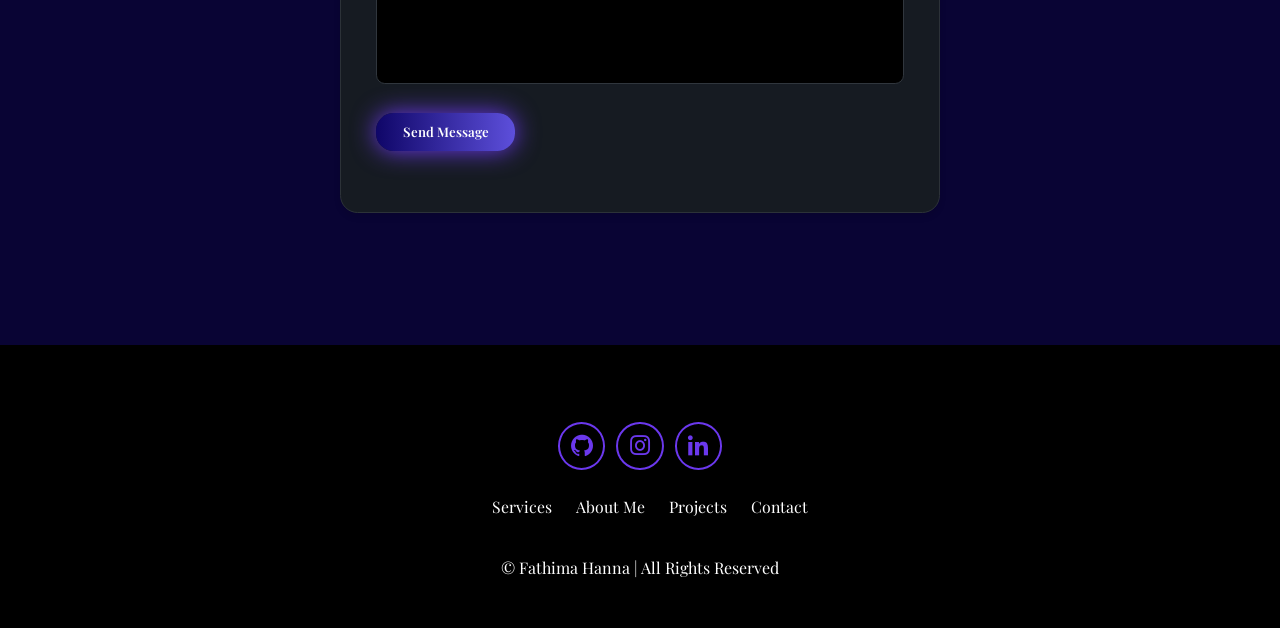
==== commit ab3585d4: "Add Google Fonts and update styles for improved aesthetics and responsiveness" ====
--- a/index.html
+++ b/index.html
@@ -7,7 +7,7 @@
     <link rel="icon" type="image/x-icon" href="me2.png">
     <link rel="stylesheet" href="webstyle.css">
     <link href="https://unpkg.com/boxicons@2.1.4/css/boxicons.min.css" rel="stylesheet">
-
+    <link href="https://fonts.googleapis.com/css2?family=Playfair+Display:wght@400;500;600;700;800&display=swap" rel="stylesheet">
 </head>
 <body>
     <header class="header">
@@ -52,7 +52,7 @@
             </div>
 
             <div class="btn-grp">
-                <a href="#" class="btn">Hire</a>
+                <a href="#contact" class="btn">Hire</a>
                 <a href="#contact" class="btn">Contact</a>
             </div>
                             
--- a/webstyle.css
+++ b/webstyle.css
@@ -4,7 +4,7 @@
     text-decoration: none;
     box-sizing: border-box;
     scroll-behavior: smooth;
-    font-family: "Poppins";
+    font-family: "Playfair Display", serif;
 }
 
 :root {
@@ -53,7 +53,8 @@
 }
 
 .logo:hover {
-    transform: scale(1.1);
+    transform: scale(1.05);
+    text-shadow: 0 0 10px rgba(107, 56, 237, 0.5);
 }
 
 span {
@@ -71,12 +72,30 @@
     margin-left: 4rem;
     font-weight: 500;
     transition: 0.3s ease-in-out;
-    border-bottom: 3px solid transparent;
+    position: relative;
+}
+
+.navbar a::after {
+    content: '';
+    position: absolute;
+    left: 0;
+    bottom: -6px;
+    width: 100%;
+    height: 3px;
+    background: #6b38ed;
+    border-radius: 5px;
+    transform-origin: right;
+    transform: scaleX(0);
+    transition: transform 0.3s ease-in-out;
 }
 
 .navbar a:hover {
     color: #6b38ed;
-    border-bottom: 3px solid #6b38ed;
+}
+
+.navbar a:hover::after {
+    transform-origin: left;
+    transform: scaleX(1);
 }
 
 .gradient-btn {
@@ -115,6 +134,7 @@
     flex-direction: column;
     align-items: flex-start;
     text-align: center;
+    animation: fadeIn 1.5s ease-in-out;
 }
 
 .home-content h1 {
@@ -143,12 +163,12 @@
     box-shadow: 0 0 25px #6b38ed;
     transition: 0.4s ease-in-out;
     margin-top: 10%;
+    animation: fadeIn 2s ease-in-out;
 }
 
 .home-img img:hover {
-    box-shadow: 0 0 25px #6b38ed,
-        0 0 50px #6b38ed,
-        0 0 100px #6b38ed;
+    box-shadow: 0 0 30px rgba(107, 56, 237, 0.6);
+    transform: translateY(-5px);
 }
 
 .social-icon a {
@@ -168,8 +188,8 @@
 .social-icon a:hover {
     color: var(--text-color);
     background: #6b38ed;
-    transform: scale(1.2) translateY(-5px);
-    box-shadow: 0 0 25px #6b38ed;
+    transform: translateY(-3px);
+    box-shadow: 0 0 15px rgba(107, 56, 237, 0.6);
 }
 
 .btn-grp {
@@ -191,10 +211,8 @@
 }
 
 .btn:hover {
-    transform: scale(1.07);
-    box-shadow: 0 0 25px #6b38ed,
-        0 0 50px #6b38ed,
-        0 0 100px #6b38ed;
+    transform: translateY(-3px);
+    box-shadow: 0 5px 20px rgba(107, 56, 237, 0.4);
 }
 
 .btn-grp a:nth-of-type(2) {
@@ -227,9 +245,8 @@
 }
 
 .abt-img img:hover {
-    box-shadow: 0 0 25px #6b38ed,
-        0 0 50px #6b38ed,
-        0 0 100px #6b38ed;
+    box-shadow: 0 0 30px rgba(107, 56, 237, 0.6);
+    transform: translateY(-5px);
 }
 
 .abt-me h2 {
@@ -298,8 +315,8 @@
 
 .services-box:hover {
     background: #0f0668;
-    transform: scale(1.05);
-    box-shadow: 0 0 25px #6b38ed;
+    transform: translateY(-5px);
+    box-shadow: 0 5px 25px rgba(107, 56, 237, 0.3);
 }
 
 .services-info {
@@ -362,11 +379,10 @@
 
 .project-card:hover {
     background-color: #0f0668;
-    border: 0 0 25px #1e075b;
-    box-shadow: 0 0 25px #6b38ed,
-        0 0 25px #6b38ed;
+    border-color: #1e075b;
+    box-shadow: 0 10px 30px rgba(107, 56, 237, 0.3);
     color: #f3f0fc;
-    transform: scale(1.1);
+    transform: translateY(-5px);
 }
 
 .project-card img {
@@ -440,8 +456,8 @@
 
 .contact form input:focus,
 .contact form textarea:focus {
-    border-color: #58a6ff;
-    box-shadow: 0 0 0 3px rgba(88, 166, 255, 0.3);
+    border-color: #6b38ed;
+    box-shadow: 0 0 0 3px rgba(107, 56, 237, 0.3);
 }
 
 .contact form .btn {
@@ -513,45 +529,78 @@
 
 
 @media(max-width:1285px) {
+    html {
+        font-size: 55%;
+    }
+}
+
+@media(max-width:991px) {
+    .header {
+        padding: 2rem 3%;
+    }
+
+    section {
+        padding: 10rem 3% 2rem;
+    }
+
+    .services {
+        padding: 7rem 2rem;
+    }
+
+    .project-box {
+        padding: 0 2rem;
+    }
+
+    .contact form {
+        width: 90%;
+    }
+
+    .footer {
+        padding: 2rem 3%;
+    }
+}
+
+@media(max-width:768px) {
     #menu-icon {
         display: block;
-        font-size: 3.5rem;
-        color: white;
-        cursor: pointer;
     }
 
     .navbar {
         position: absolute;
         top: 100%;
-        right: 0;
-        width: 50%;
-        padding: 1rem 3rem;
-        background: rgba(0, 0, 0, 0.8);
-        border-bottom-left-radius: 2rem;
-        border-left: 2px solid #6b38ed;
-        border-top: 2px solid #6b38ed;
+        left: 0;
+        width: 100%;
+        padding: 1rem 3%;
+        background: var(--main-color);
+        border-top: .1rem solid rgba(0, 0, 0, .2);
+        box-shadow: 0 .5rem 1rem rgba(0, 0, 0, .2);
         display: none;
+    }
+
+    .navbar.active {
+        display: block;
     }
 
     .navbar a {
         display: block;
         font-size: 2rem;
         margin: 3rem 0;
-        color: var(--text-color);
-    }
-
-    .navbar.active {
-        display: block;
-    }
-
-    .gradient-btn {
-        display: none;
+        transform: translateY(-50px);
+        opacity: 0;
+        animation: slideTop .5s ease forwards;
+    }
+
+    .navbar.active a {
+        /* basic reveal for links */
+        animation-delay: calc(.1s * var(--i));
     }
 
     .home {
         flex-direction: column-reverse;
-        margin: 5rem 0;
-        gap: 5rem;
+        margin: 0;
+        gap: 2rem;
+        padding-top: 12rem;
+        /* Account for header */
     }
 
     .home-content {
@@ -559,31 +608,86 @@
         text-align: center;
     }
 
+    .home-content h1 {
+        font-size: 5rem;
+    }
+
+    .home-content h3 {
+        font-size: 2.5rem;
+    }
+
     .home-img img {
-        width: 56vw;
-        height: 55vw;
+        width: 70vw;
+        height: 70vw;
+        margin-top: 2rem;
     }
 
     .abt {
         flex-direction: column-reverse;
+        padding: 8rem 3% 2rem;
+    }
+
+    .abt-img img {
+        width: 70vw;
+        height: 70vw;
+        margin-bottom: 2rem;
+    }
+
+    .abt-me h2 {
+        font-size: 4rem;
         text-align: center;
     }
 
-    .abt h2 {
-        text-align: center;
-        margin: 2rem 0;
-    }
-
-    abt img {
-        width: 56vw;
-        height: 55vw;
-    }
-
+    .abt-me p {
+        font-size: 1.5rem;
+        text-align: justify;
+    }
+
+    .services h2,
+    .projects h2,
+    .contact h4 {
+        margin-bottom: 3rem;
+        font-size: 4rem;
+    }
 
     .contact form {
-        flex-direction: column;
-    }
-
+        width: 100%;
+        padding: 2rem;
+    }
+}
+
+@media(max-width: 450px) {
+    html {
+        font-size: 50%;
+    }
+
+    .contact form .input-box input {
+        width: 100%;
+    }
+}
+
+@keyframes slideTop {
+    0% {
+        transform: translateY(100px);
+        opacity: 0;
+    }
+
+    100% {
+        transform: translateY(0);
+        opacity: 1;
+    }
+}
+
+@keyframes fadeIn {
+    0% {
+        opacity: 0;
+        transform: translateY(20px);
+    }
+
+    100% {
+        opacity: 1;
+        transform: translateY(0);
+    }
 }
 
 #form-status {
@@ -622,8 +726,8 @@
 
 .skill-box:hover {
     background: #0f0668;
-    transform: scale(1.05);
-    box-shadow: 0 0 25px #6b38ed;
+    transform: translateY(-5px);
+    box-shadow: 0 5px 15px rgba(107, 56, 237, 0.3);
 }
 
 .skill-box i {
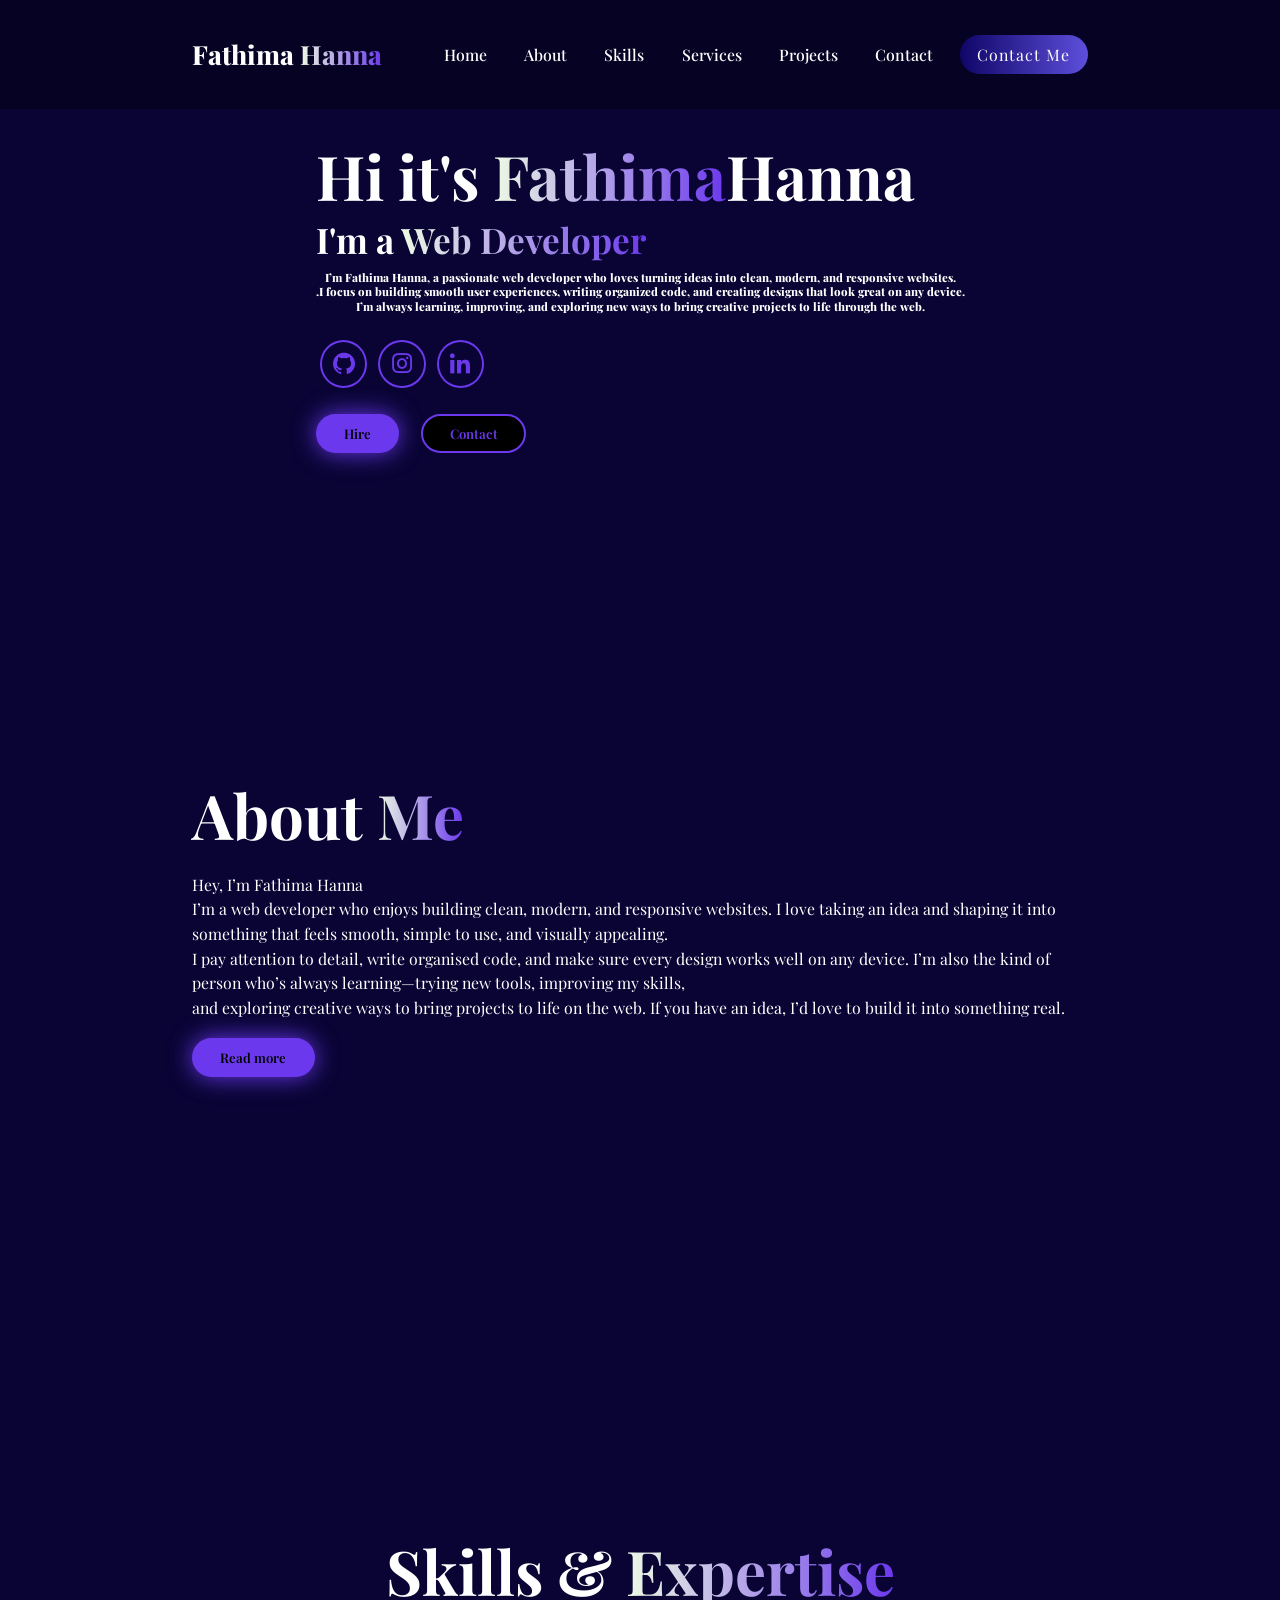
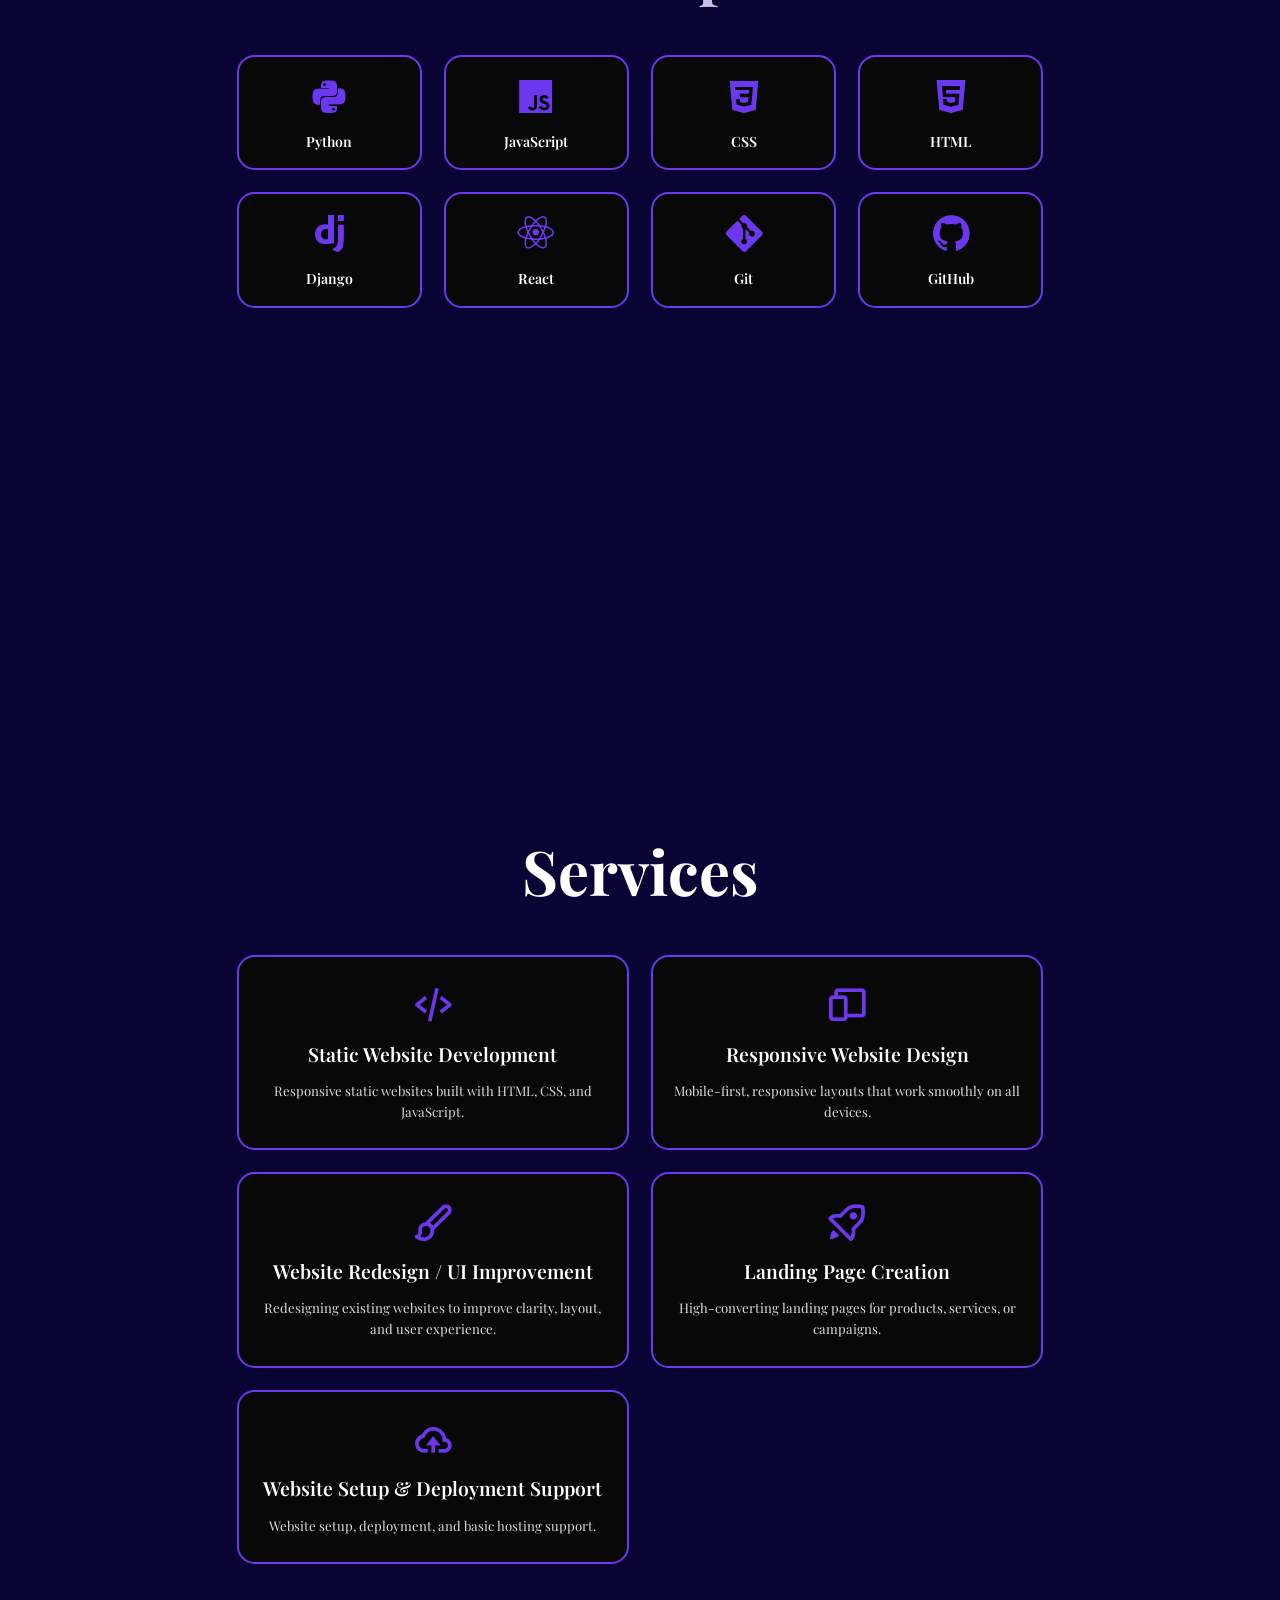
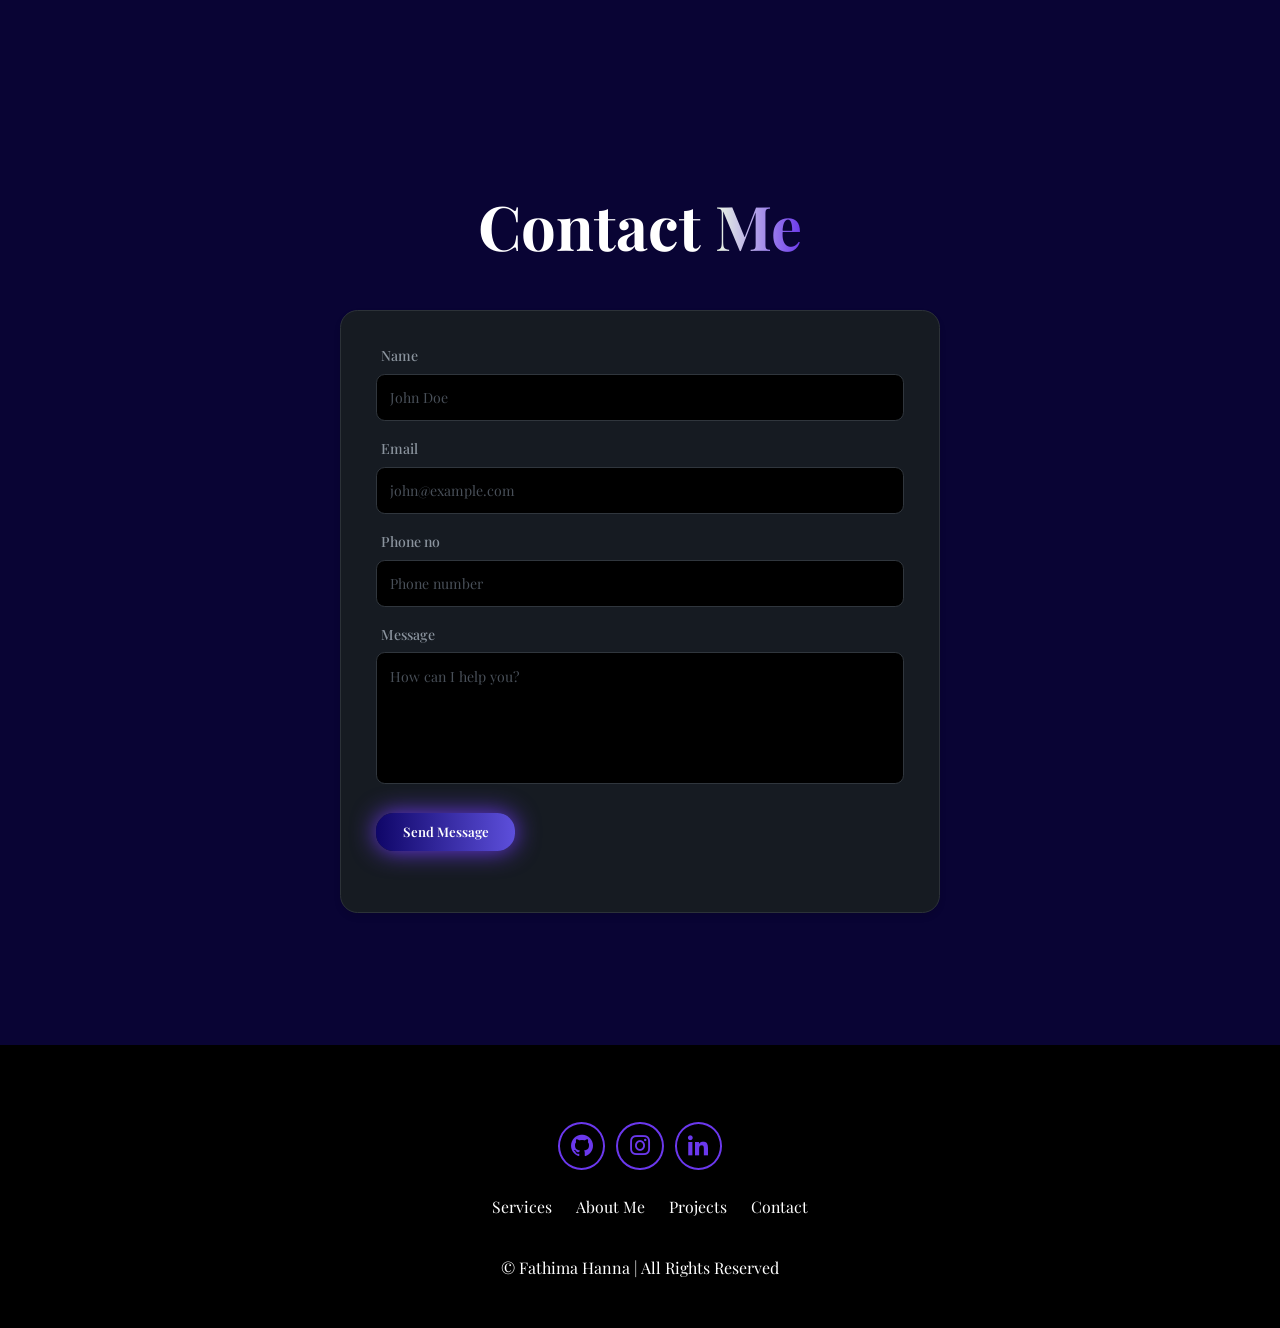
==== commit c42c762d: "Update project links to point to new projects.html page and enhance form submission handling" ====
--- a/index.html
+++ b/index.html
@@ -22,7 +22,7 @@
             <a href="#abt">About</a>
             <a href="#skills">Skills</a>
             <a href="#services">Services</a>
-            <a href="#projects">Projects</a>
+            <a href="projects.html">Projects</a>
             <a href="#contact">Contact</a>
 
         </nav>
@@ -165,46 +165,6 @@
         </div>
     </section>
 
-    <section class="projects" id="projects">
-        <h2 class="heading">Projects</h2>
-        <div class="project-box">
-            <div class="project-card">
-                <img src="web2.png" alt="">
-                <p>This is a foundational Django web application demonstrating core backend development concepts. It showcases routing, views, templates, and database setup, and serves as a solid base for building scalable, data-driven web applications.</p>
-                <a href="https://github.com/fathimahanna-p/HospitalWeb">
-                    <div class="btn">Reviwe Project</div>
-                </a>
-                 <a href="https://github.com/fathimahanna-p/HospitalWeb">
-                    <div class="btn">Code</div>
-                </a>
-            </div>
-
-            <div class="project-card">
-                <img src="web.png" alt="">
-                <p>BrightClean is a sample website built for a local cleaning service, focusing on clarity, responsiveness, and a professional look. It demonstrates my ability to create simple, effective business websites that work well on all devices.</p>
-                <a href="https://fathimahanna-p.github.io/Bright-Clean/">
-                    <div class="btn">Reviwe Project</div>
-                </a>
-                <a href="https://github.com/fathimahanna-p/Bright-Clean">
-                    <div class="btn">Code</div>
-                </a>
-            </div>
-
-            <div class="project-card">
-                <img src="web3.png" alt="">
-                <p>A sample website created for a professional interior design studio, highlighting services, portfolio work, and a refined, high-end visual style suitable for premium home design brands.</p>
-                <a href="https://elarahome.netlify.app/">
-                    <div class="btn">Reviwe Project</div>
-                </a>
-                 <a href="https://github.com/fathimahanna-p/HomeDesigner">
-                    <div class="btn">Code</div>
-                </a>
-                
-            </div>
-            
-        </div>
-    </section>
-
     <section class="contact" id="contact">
         <h4 class="heading">Contact <span> Me</span></h4>
 
@@ -269,7 +229,7 @@
                 </li>
 
                 <li>
-                    <a href="#projects">Projects</a>
+                    <a href="projects.html">Projects</a>
                 </li>
 
                 <li>
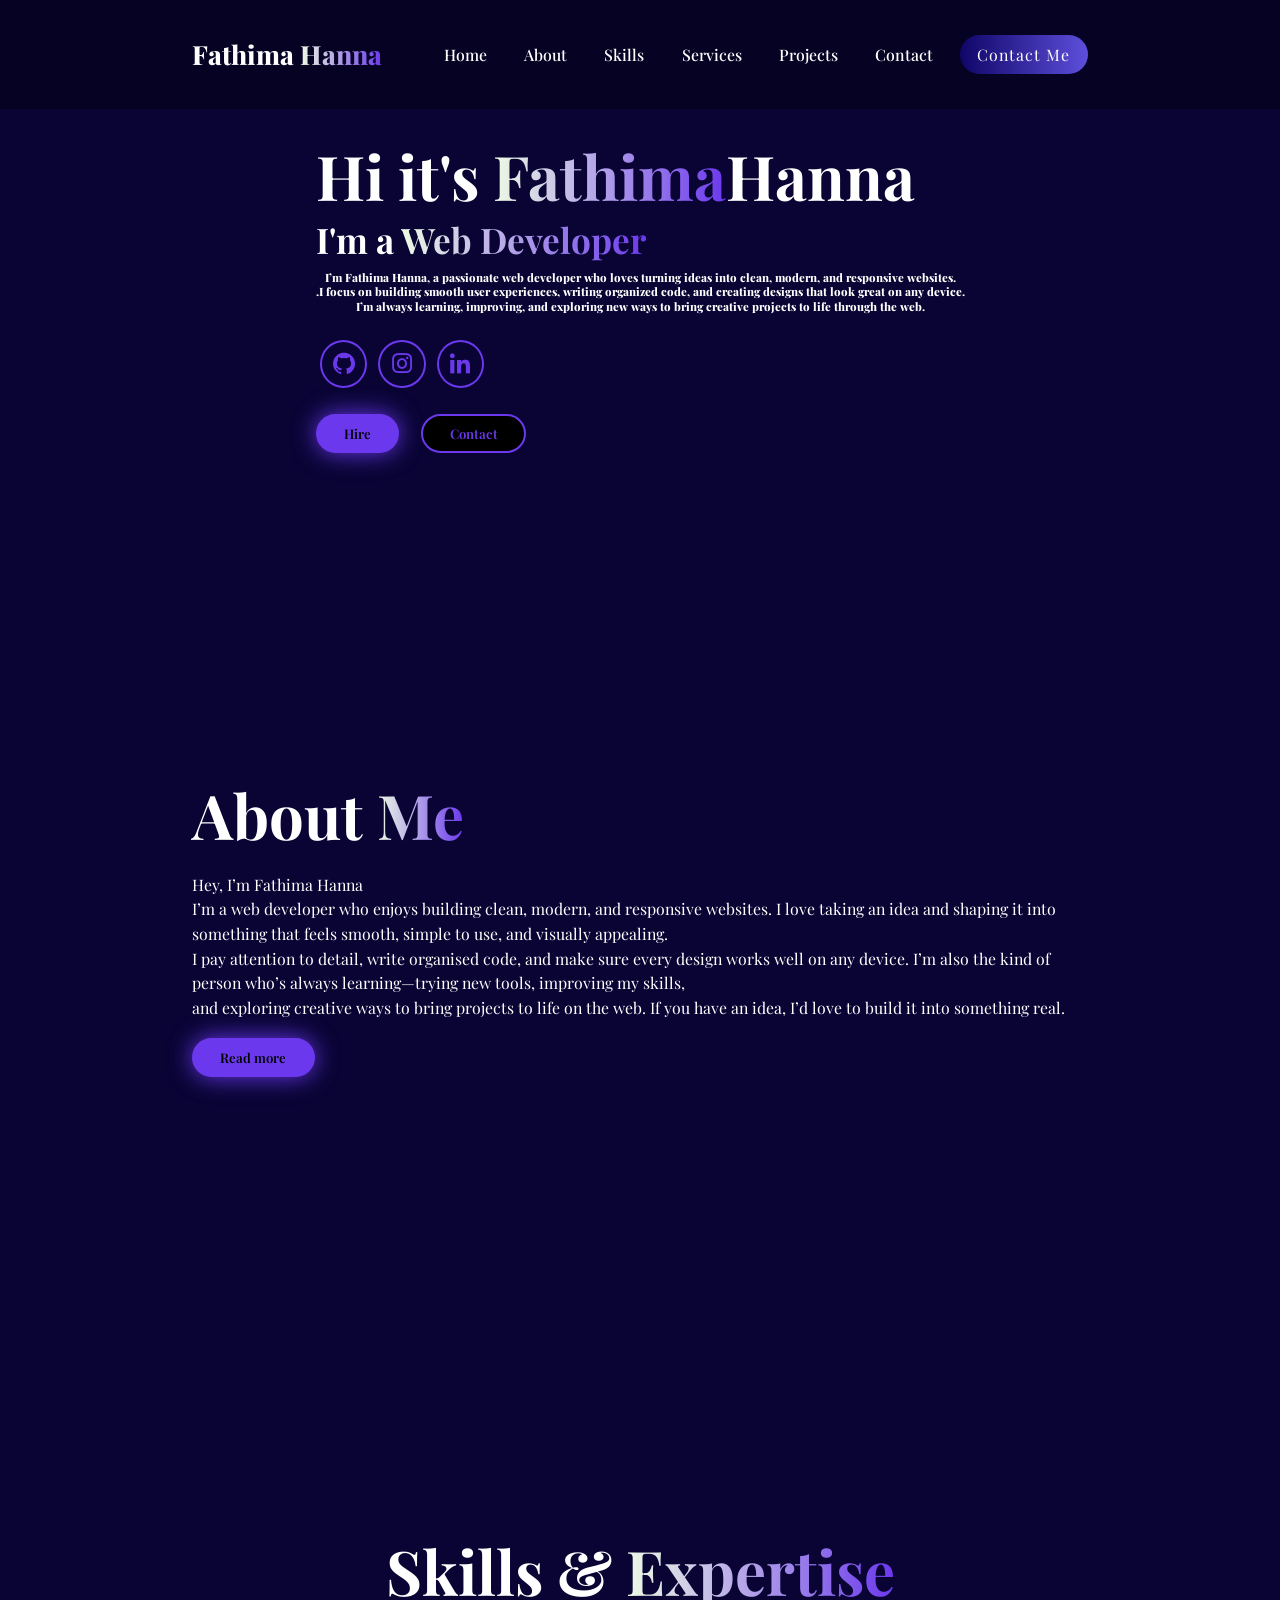
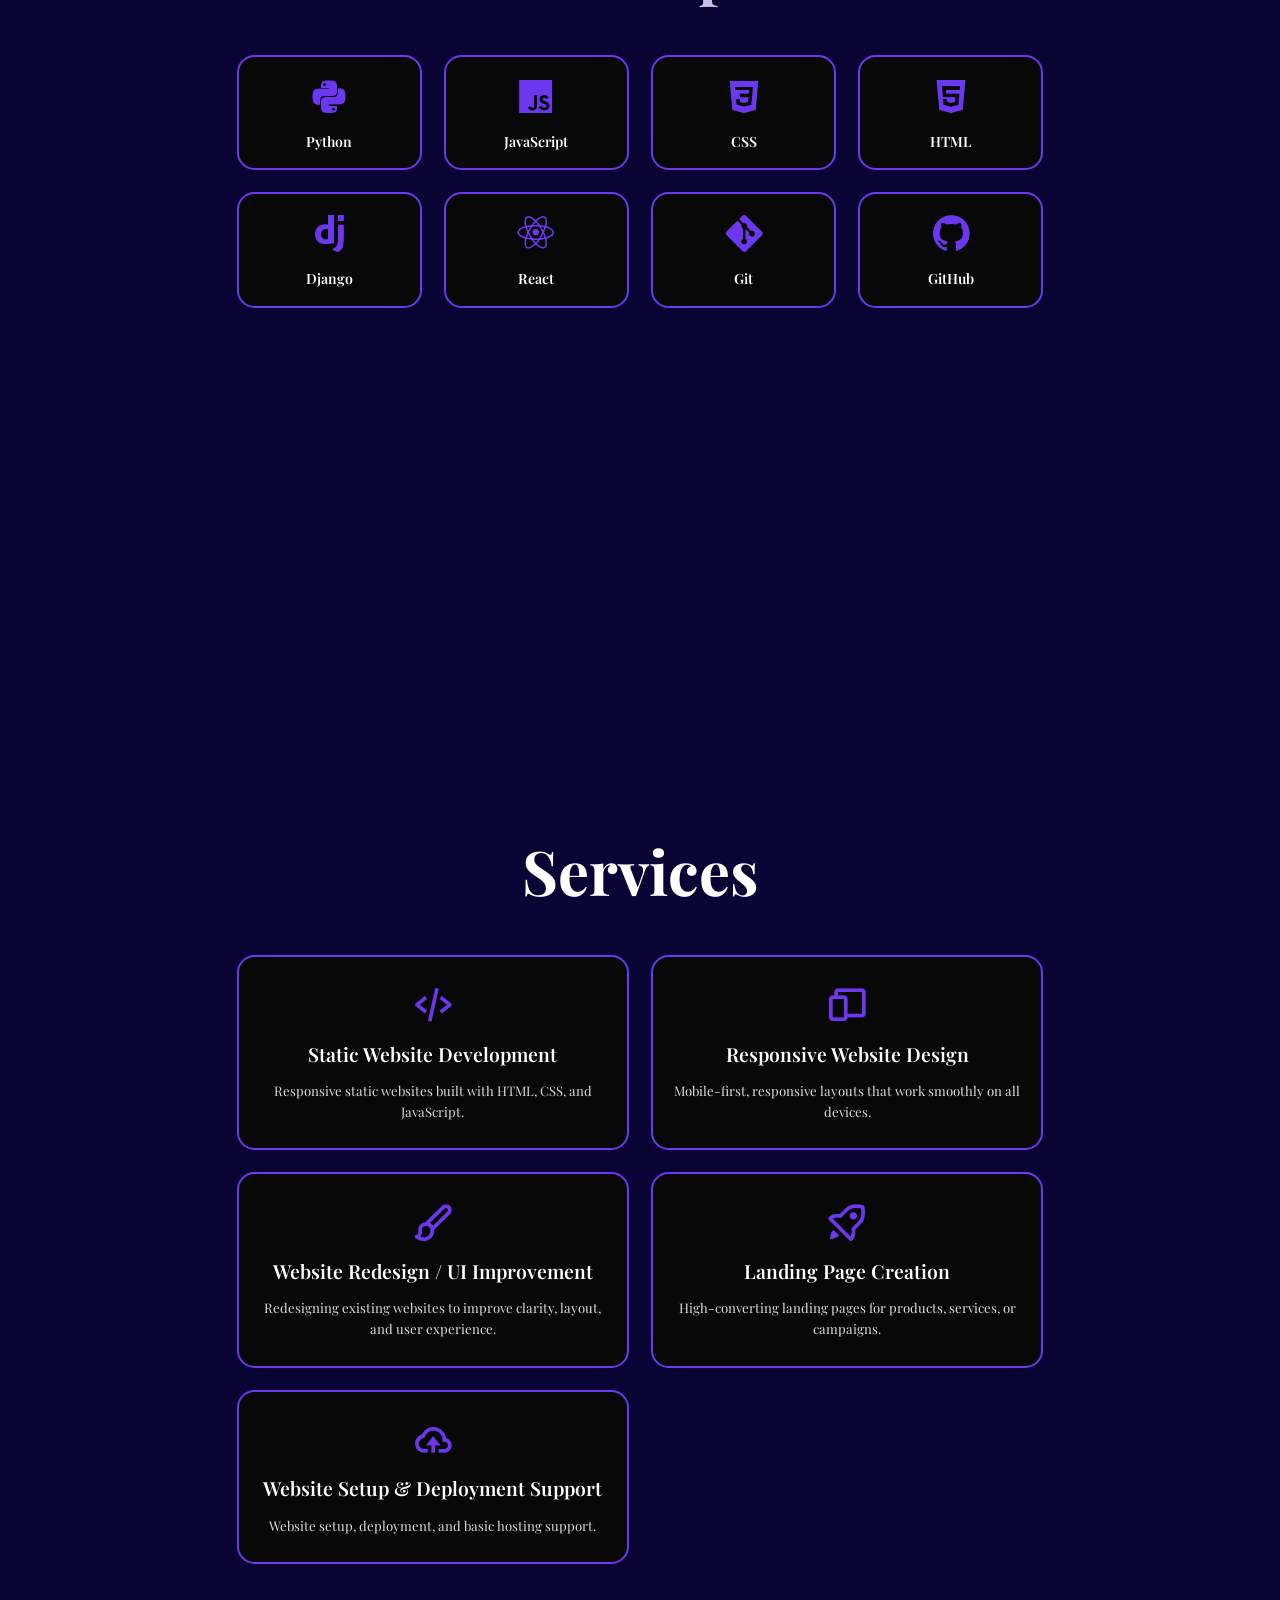
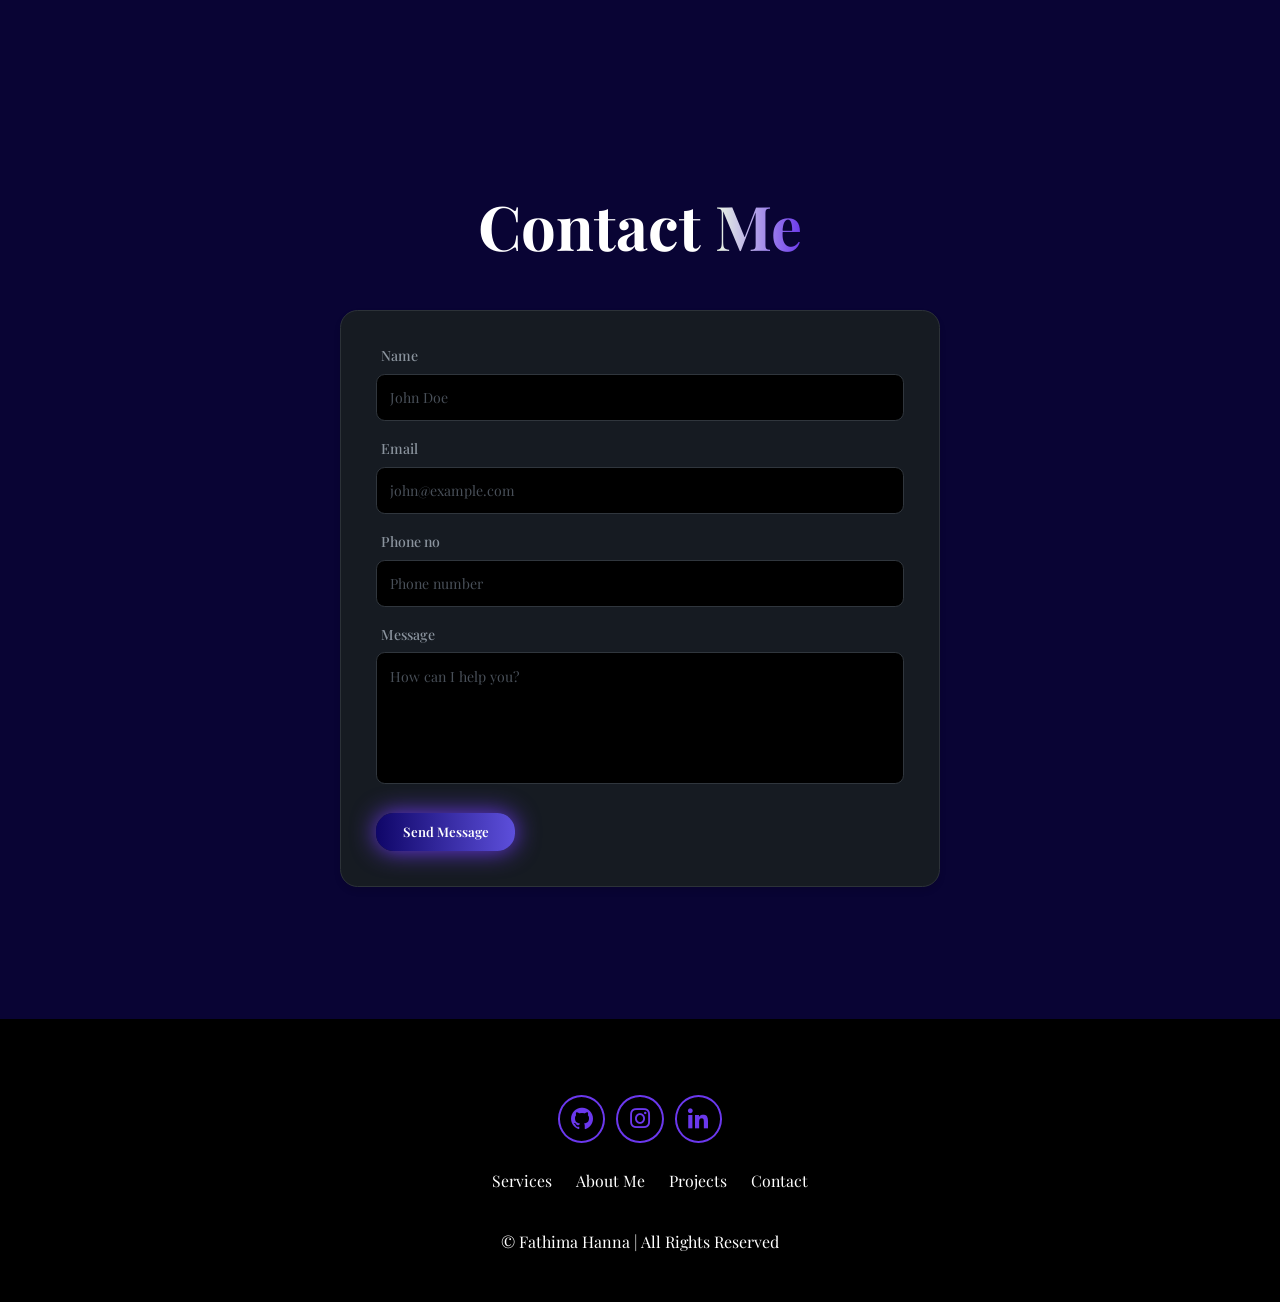
==== commit 0981b398: "Added working contact form" ====
--- a/index.html
+++ b/index.html
@@ -15,7 +15,9 @@
             Fathima <span>Hanna</span>
         </a>
 
-        <i class="bx bx-menu" id="menu-icon"></i>
+        <button class="menu-toggle" id="menu-icon" type="button" aria-label="Open menu" aria-expanded="false">
+            <i class="bx bx-menu" aria-hidden="true"></i>
+        </button>
 
         <nav class="navbar">
             <a href="#home">Home</a>
@@ -166,41 +168,70 @@
     </section>
 
     <section class="contact" id="contact">
-        <h4 class="heading">Contact <span> Me</span></h4>
-
-        <form action="https://formspree.io/f/xvzbrobw" method="POST" id="contact-form">
-            <div class="input-group">
-                <label for="name">Name</label>
-                <div class="input-box">
-                    <input type="text" name="name" id="name" placeholder="John Doe" required>
-                </div>
-            </div>
-
-            <div class="input-group">
-                <label for="email">Email</label>
-                <div class="input-box">
-                    <input type="email" name="email" id="email" placeholder="john@example.com" required>
-                </div>
-            </div>
-
-            <div class="input-group">
-                <label for="number">Phone no</label>
-                <div class="input-box">
-                    <input type="tel" name="phone" placeholder="Phone number" inputmode="numeric">
-                </div>
-            </div>
-
-            <div class="input-group">
-                <label for="message">Message</label>
-                <div class="input-box textarea-box">
-                    <textarea name="message" id="message" placeholder="How can I help you?" cols="30" rows="10" required></textarea>
-                </div>
-            </div>
-
-            <input type="submit" value="Send Message" class="btn">
-            <p id="form-status"></p>
-        </form>
-    </section>
+    <h4 class="heading">Contact <span>Me</span></h4>
+
+    <form action="https://formspree.io/f/xdajwbyd" method="POST" id="contact-form">
+
+        <!-- Email Subject -->
+        <input type="hidden" name="_subject" value="New Portfolio Contact Message">
+
+        <div class="input-group">
+            <label for="name">Name</label>
+            <div class="input-box">
+                <input 
+                    type="text" 
+                    name="name" 
+                    id="name" 
+                    placeholder="John Doe" 
+                    required
+                >
+            </div>
+        </div>
+
+        <div class="input-group">
+            <label for="email">Email</label>
+            <div class="input-box">
+                <input 
+                    type="email" 
+                    name="email" 
+                    id="email" 
+                    placeholder="john@example.com" 
+                    required
+                >
+            </div>
+        </div>
+
+        <div class="input-group">
+            <label for="phone">Phone no</label>
+            <div class="input-box">
+                <input 
+                    type="tel" 
+                    name="phone" 
+                    id="phone"
+                    placeholder="Phone number"
+                    inputmode="numeric"
+                >
+            </div>
+        </div>
+
+        <div class="input-group">
+            <label for="message">Message</label>
+            <div class="input-box textarea-box">
+                <textarea 
+                    name="message" 
+                    id="message" 
+                    placeholder="How can I help you?" 
+                    cols="30" 
+                    rows="10" 
+                    required
+                ></textarea>
+            </div>
+        </div>
+
+        <input type="submit" value="Send Message" class="btn">
+
+    </form>
+</section>
 
     <footer class="footer">
             <div class="social-icon">
@@ -248,4 +279,4 @@
 
     <script src="web.js"></script>
 </body>
-</html>+</html>
--- a/webstyle.css
+++ b/webstyle.css
@@ -38,10 +38,22 @@
     z-index: 1000;
 }
 
-#menu-icon {
-    font-size: 3.5rem;
-    color: var(--main-color);
+.menu-toggle {
     display: none;
+    align-items: center;
+    justify-content: center;
+    width: 4.4rem;
+    height: 4.4rem;
+    border: 1px solid rgba(107, 56, 237, 0.45);
+    border-radius: 0.8rem;
+    background: rgba(8, 8, 8, 0.55);
+    color: var(--text-color);
+    cursor: pointer;
+}
+
+.menu-toggle i {
+    font-size: 3.2rem;
+    line-height: 1;
 }
 
 .logo {
@@ -352,8 +364,8 @@
 
 .project-box {
     display: grid;
-    grid-template-columns: repeat(auto-fit, minmax(200px, 1fr));
-    place-items: center;
+    grid-template-columns: repeat(3, minmax(0, 1fr));
+    align-items: stretch;
     gap: 3rem;
     row-gap: 5rem;
 }
@@ -362,19 +374,21 @@
     display: flex;
     flex-direction: column;
     align-items: center;
-    justify-content: center;
+    justify-content: flex-start;
     text-align: center;
     background-color: var(--main-color);
     border: 2px solid #6b38ed;
     border-radius: 3rem;
     gap: 2rem;
-    padding: 5rem 2rem;
+    padding: 3rem 2rem;
     overflow: hidden;
     cursor: pointer;
     color: #fafafa;
     font-size: 1.5rem;
     font-weight: bold;
     transition: 0.4s ease-in-out;
+    width: 100%;
+    height: 100%;
 }
 
 .project-card:hover {
@@ -386,8 +400,27 @@
 }
 
 .project-card img {
-    max-width: 300px;
-    border-radius: 3rem;
+    width: 100%;
+    aspect-ratio: 16 / 10;
+    object-fit: cover;
+    border-radius: 2rem;
+}
+
+.project-card p {
+    flex-grow: 1;
+    line-height: 1.6;
+}
+
+.project-actions {
+    display: flex;
+    flex-wrap: wrap;
+    justify-content: center;
+    gap: 1.5rem;
+    margin-top: auto;
+}
+
+.project-actions a {
+    display: inline-flex;
 }
 
 .contact h2 {
@@ -548,6 +581,7 @@
     }
 
     .project-box {
+        grid-template-columns: repeat(2, minmax(0, 1fr));
         padding: 0 2rem;
     }
 
@@ -561,8 +595,17 @@
 }
 
 @media(max-width:768px) {
-    #menu-icon {
-        display: block;
+    .header {
+        padding: 1.5rem 4%;
+    }
+
+    .menu-toggle {
+        display: inline-flex;
+        order: 3;
+    }
+
+    .gradient-btn {
+        display: none;
     }
 
     .navbar {
@@ -570,10 +613,10 @@
         top: 100%;
         left: 0;
         width: 100%;
-        padding: 1rem 3%;
-        background: var(--main-color);
-        border-top: .1rem solid rgba(0, 0, 0, .2);
-        box-shadow: 0 .5rem 1rem rgba(0, 0, 0, .2);
+        padding: 1.6rem 4% 2rem;
+        background: rgba(8, 8, 8, 0.96);
+        border-top: .1rem solid rgba(107, 56, 237, 0.35);
+        box-shadow: 0 .8rem 2rem rgba(0, 0, 0, .35);
         display: none;
     }
 
@@ -584,15 +627,16 @@
     .navbar a {
         display: block;
         font-size: 2rem;
-        margin: 3rem 0;
-        transform: translateY(-50px);
-        opacity: 0;
-        animation: slideTop .5s ease forwards;
-    }
-
-    .navbar.active a {
-        /* basic reveal for links */
-        animation-delay: calc(.1s * var(--i));
+        margin: 0;
+        padding: 1.4rem 0;
+        border-bottom: 1px solid rgba(255, 255, 255, 0.08);
+        transform: translateY(0);
+        opacity: 1;
+        animation: none;
+    }
+
+    .navbar a:last-child {
+        border-bottom: 0;
     }
 
     .home {
@@ -654,6 +698,10 @@
         width: 100%;
         padding: 2rem;
     }
+
+    .project-box {
+        grid-template-columns: 1fr;
+    }
 }
 
 @media(max-width: 450px) {
@@ -753,4 +801,4 @@
 
 .abt {
     padding-top: 5rem;
-}+}
